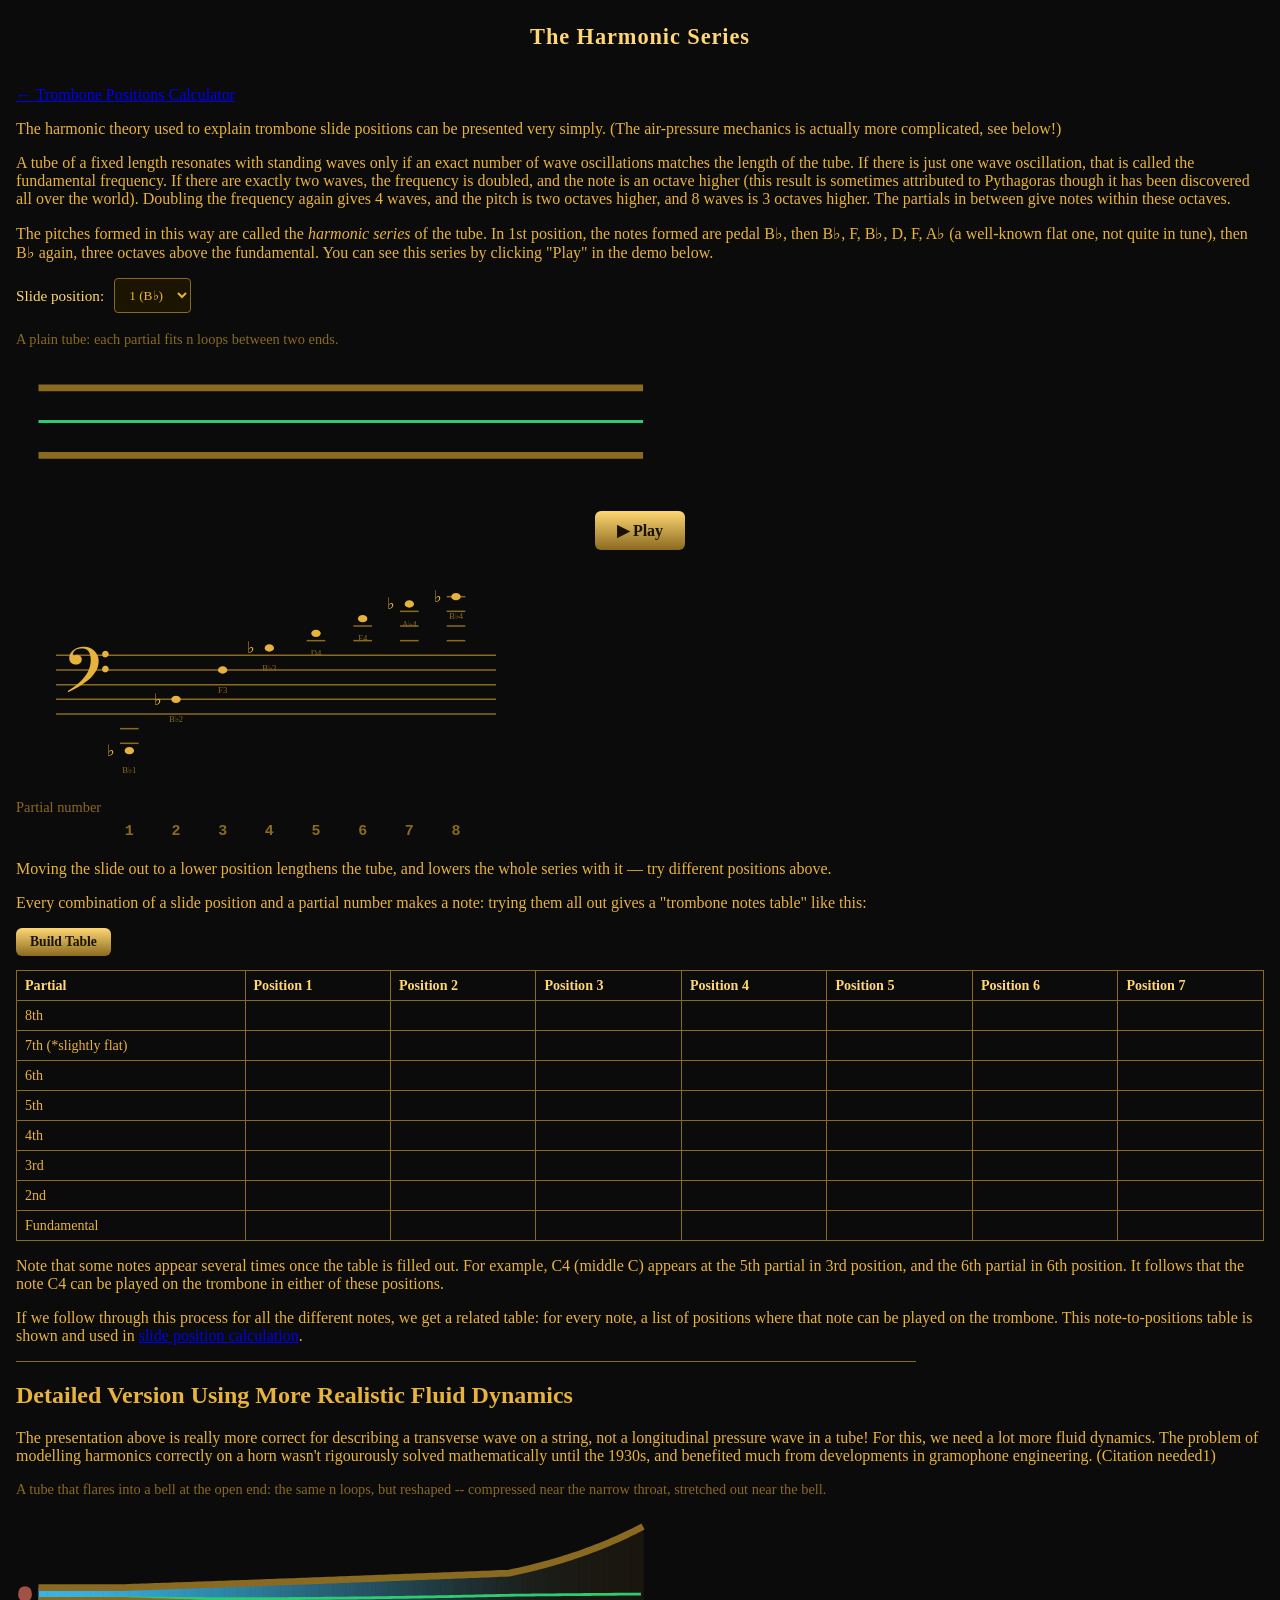
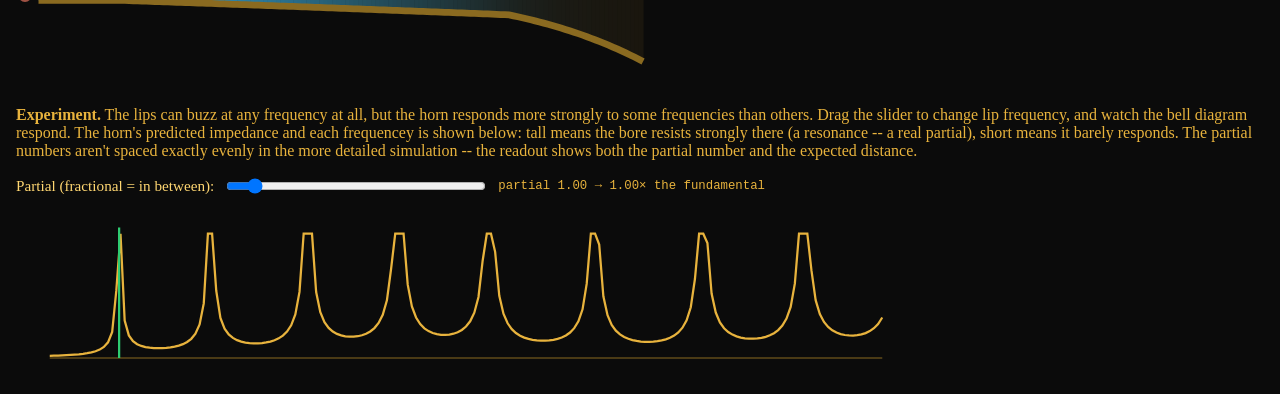
==== harmonic_theory.html @ fa427ecf "Add interactive notes table to harmonic series page, split slide-position theory into its own page -" ====
<!DOCTYPE html>
<html lang="en">
<head>
<meta charset="UTF-8">
<meta name="viewport" content="width=device-width, initial-scale=1">
<title>SlideGuide: The Harmonic Series</title>
<link rel="stylesheet" href="style.css">
</head>
<body>

<h1>The Harmonic Series</h1>

<div class="stage">
  <p><a href="index.html">&larr; Trombone Positions Calculator</a></p>

  <p>The harmonic theory used to explain trombone slide positions can be presented very simply.
  (The air-pressure mechanics is actually more complicated, see below!)

  <p>A tube of a fixed length resonates with standing waves 
    only if an exact number of wave oscillations matches the length of the tube.
    If there is just one wave oscillation, that is called the fundamental frequency.
    If there are exactly two waves, the frequency is doubled, and the note is an octave higher
    (this result is sometimes attributed to Pythagoras though it has been discovered all over the world).
    Doubling the frequency again gives 4 waves, and the pitch is two octaves higher, and 8 waves is 3 octaves higher.
    The partials in between give notes within these octaves.
  <p>
    The pitches formed in this way are called the <i>harmonic series</i> of the tube.
    In 1st position, the notes formed are pedal B&flat;, then B&flat;, F, B&flat;, D, F, A&flat; 
    (a well-known flat one, not quite in tune), then B&flat; again, three octaves above the fundamental. 
    You can see this series by clicking "Play" in the demo below.
  </p>

  <div class="position-entry">
    <label for="position-select">Slide position:</label>
    <select id="position-select">
      <option value="1">1 (B&flat;)</option>
      <option value="2">2 (A)</option>
      <option value="3">3 (A&flat;)</option>
      <option value="4">4 (G)</option>
      <option value="5">5 (G&flat;)</option>
      <option value="6">6 (F)</option>
      <option value="7">7 (E)</option>
    </select>
  </div>

  <p class="pipe-label">A plain tube: each partial fits n loops between two ends.</p>
  <div class="pipe-wrap" id="pipe"></div>
  <div class="playback-row">
    <button id="play-btn">&#9654; Play</button>
  </div>

  <div class="staff-scroll" id="staff-scroll">
    <svg id="staff-svg"></svg>
  </div>
  <p class="pipe-label">Partial number</p>
  <div id="partial-numbers"></div>

  <p>Moving the slide out to a lower position lengthens the tube, and lowers the whole series
  with it &mdash; try different positions above.</p>

  <p>Every combination of a slide position and a partial number makes a note:
    trying them all out gives a "trombone notes table" like this:</p>

  <div class="build-table-row">
    <button id="build-table-btn" class="small-btn">Build Table</button>
  </div>
  <div class="table-scroll">
    <table class="how-it-works-table" id="notes-table"></table>
  </div>

  <p>Note that some notes appear several times once the table is filled out.
    For example, C4 (middle C) appears at the 5th partial in 3rd position, 
    and the 6th partial in 6th position.
    It follows that the note C4 can be played on the trombone in either of these positions.
  </p>

  <p>
    If we follow through this process for all the different notes,
    we get a related table: for every note, a list of positions where that note
    can be played on the trombone.
    This note-to-positions table is shown and used in
    <a href="slide_theory.html">slide position calculation</a>.
  </p>

  <hr class="section-divider">

  <h2>Detailed Version Using More Realistic Fluid Dynamics</h2>

  <p>The presentation above is really more correct for describing a transverse wave on a string,
    not a longitudinal pressure wave in a tube! For this, we need a lot more fluid dynamics.
    The problem of modelling harmonics correctly on a horn wasn't rigourously solved mathematically 
    until the 1930s, and benefited much from developments in gramophone engineering. (Citation needed1)

  <p class="pipe-label">A tube that flares into a bell at the open end: the same n loops, but
  reshaped -- compressed near the narrow throat, stretched out near the bell.</p>
  <div class="pipe-wrap" id="pipe-bell"></div>


  <p><strong>Experiment.</strong> 
  The lips can buzz at any frequency at all, but the horn responds more 
  strongly to some frequencies than others. Drag the
  slider to change lip frequency, and watch the bell
  diagram respond. The horn's predicted impedance and each frequencey is shown below: tall means the bore
  resists strongly there (a resonance -- a real partial), short means it barely responds. The
  partial numbers aren't spaced exactly evenly in the more detailed simulation -- 
  the readout shows both the partial number and the expected distance.</p>

  <div class="freq-entry">
    <label for="freq-slider">Partial (fractional = in between):</label>
    <input type="range" id="freq-slider" min="30" max="870" value="100" step="1">
    <span id="freq-value">partial 1.00 &rarr; 1.00&times; the fundamental</span>
  </div>

  <div class="impedance-wrap">
    <svg id="impedance-svg" class="impedance-svg"></svg>
  </div>
</div>



<script src="music-theory.js"></script>
<script src="trombone-positions.js"></script>
<script src="staff-view.js"></script>
<script src="pipe.js"></script>
<script src="horn-equation.js"></script>
<script src="pipe-bell.js"></script>
<script src="theory.js"></script>
</body>
</html>
---- style.css ----
:root {
    --brass: #e8b33d;
    --brass-bright: #ffd772;
    --brass-dim: #8a6a20;
    --bg: #0b0b0b;
  }
  html, body {
    margin: 0;
    padding: 0;
    width: 100%;
    background: var(--bg);
    color: var(--brass);
    font-family: Georgia, 'Times New Roman', serif;
    display: flex;
    flex-direction: column;
    align-items: center;
    min-height: 100vh;
    min-width: 0;
    /* Guaranteed backstop: whatever else is or isn't shrinking properly
       further down, the page itself can never scroll or shift sideways. */
    overflow-x: hidden;
  }
  h1 {
    color: var(--brass-bright);
    font-size: 1.4em;
    letter-spacing: 0.04em;
    margin: 24px 0 20px;
    text-align: center;
  }
  .stage {
    width: 100%;
    max-width: 1500px;
    min-width: 0;
    padding: 0 16px;
    box-sizing: border-box;
  }
  svg text {
    font-family: Georgia, 'Times New Roman', serif;
  }
  .toolbar {
    margin: 6px 0 18px;
    display: flex;
    gap: 12px;
    align-items: center;
    justify-content: center;
    flex-wrap: wrap;
  }
  .toolbar .divider {
    width: 1px;
    height: 24px;
    background: var(--brass-dim);
    margin: 0 4px;
  }
  .staff-scroll {
    width: 100%;
    overflow-x: auto;
    margin-bottom: 18px;
  }
  .panels {
    display: flex;
    flex-direction: column;
    gap: 6px;
    align-items: center;
    width: 100%;
  }
  .panel-details {
    width: 100%;
    max-width: 1400px;
    min-width: 0;
    margin-bottom: 6px;
  }
  .panel-details summary {
    cursor: pointer;
    padding: 6px 4px;
    list-style-position: outside;
  }
  .panel-details summary h2 {
    display: inline;
    color: var(--brass-dim);
    font-size: 1.1em;
    margin: 0;
  }
  .panel-details[open] summary h2 {
    color: var(--brass-bright);
  }
  .panel-details summary .panel-note {
    display: inline;
    margin-left: 10px;
    color: var(--brass-dim);
    font-size: 0.82em;
  }
  .panel-body {
    padding: 6px 4px 12px;
    overflow-x: auto;
  }
  .trombone-svg {
    width: 100%;
    min-width: 480px;
    height: auto;
    display: block;
  }
  .position-list {
    width: 100%;
    overflow: hidden;
    height: 24px;
    position: relative;
    margin-bottom: 0;
    /* .panel-body has 4px of left padding that the staff doesn't share
       -- cancel it so noteX lines up in both places against the same
       zero point. */
    margin-left: -4px;
  }
  .pipe-wrap {
    width: 100%;
    max-width: 900px;
    margin: 6px 0 22px;
  }
  .pipe-label {
    max-width: 900px;
    margin: 0 0 4px;
    font-size: 0.9em;
    color: var(--brass-dim);
  }
  .pipe-svg {
    display: block;
    width: 100%;
    height: auto;
  }
  .build-table-row {
    margin: 4px 0 14px;
  }
  .small-btn {
    padding: 6px 14px;
    font-size: 0.85em;
  }
  .section-divider {
    width: 100%;
    max-width: 900px;
    border: none;
    border-top: 1px solid var(--brass-dim);
    margin: 8px 0 20px;
  }
  .freq-entry {
    display: flex;
    align-items: center;
    gap: 10px;
    margin: 4px 0 18px;
    flex-wrap: wrap;
  }
  .freq-entry input[type="range"] {
    width: 260px;
  }
  .freq-entry span {
    font-family: monospace;
    color: var(--brass);
    min-width: 3.5em;
    font-size: 0.95em;
  }
  .impedance-wrap {
    width: 100%;
    max-width: 900px;
    margin: 6px 0 22px;
  }
  .impedance-svg {
    display: block;
    width: 100%;
    height: auto;
  }
  /* Same alignment idea as .position-list (a row of SVG-text labels
     sharing the staff's own noteX coordinates), but for a container
     that doesn't sit inside .panel-body -- so it needs none of that
     class's -4px compensation for padding it doesn't have. */
  .number-row {
    width: 100%;
    overflow: hidden;
    height: 24px;
    position: relative;
    margin-bottom: 0;
  }
  .position-list-svg {
    display: block;
  }
  .position-list-number {
    font-family: monospace;
    font-size: 15px;
    font-weight: bold;
    fill: var(--brass-dim);
  }
  .position-list-number.active {
    fill: #ff3b30;
    font-weight: bold;
  }
  button {
    background: linear-gradient(180deg, var(--brass-bright), var(--brass-dim));
    color: #1a1200;
    border: none;
    border-radius: 6px;
    padding: 10px 22px;
    font-size: 1em;
    font-weight: bold;
    cursor: pointer;
    font-family: inherit;
  }
  button:disabled {
    opacity: 0.5;
    cursor: default;
  }
  button:not(:disabled):hover {
    background: linear-gradient(180deg, #fff0c0, var(--brass));
  }
  select {
    background: #1a1400;
    color: var(--brass);
    border: 1px solid var(--brass-dim);
    border-radius: 4px;
    padding: 8px 10px;
    font-family: inherit;
  }
  .staff-note {
    fill: var(--brass);
    transition: fill 0.08s linear;
  }
  .staff-note.active {
    fill: #ff3b30;
  }
  .staff-label {
    fill: var(--brass-dim);
    transition: fill 0.08s linear;
  }
  .staff-label.active {
    fill: #ff3b30;
  }
  .expert-controls {
    display: flex;
    flex-direction: column;
    gap: 10px;
    padding: 4px 4px 18px;
    max-width: 900px;
  }
  .expert-controls label {
    display: grid;
    grid-template-columns: 220px 1fr 48px;
    align-items: center;
    gap: 10px;
  }
  .expert-label {
    text-align: right;
    font-size: 0.9em;
  }
  .expert-hint {
    display: block;
    color: var(--brass-dim);
    font-size: 0.82em;
  }
  .expert-value {
    font-family: monospace;
    text-align: right;
  }
  .how-it-works-body {
    max-width: 720px;
    margin: 0 auto;
    line-height: 1.5;
  }
  .how-it-works-body h3 {
    color: var(--brass-bright);
    font-size: 1em;
    margin: 18px 0 6px;
  }
  .how-it-works-body h3:first-child {
    margin-top: 4px;
  }
  .how-it-works-body p {
    margin: 0 0 10px;
    font-size: 0.92em;
  }
  .how-it-works-body ul {
    margin: 0 0 10px;
    padding-left: 1.2em;
    font-size: 0.92em;
  }
  .how-it-works-body li {
    margin-bottom: 6px;
  }
  .table-scroll {
    overflow-x: auto;
    margin: 4px 0 14px;
  }
  .how-it-works-table {
    width: 100%;
    border-collapse: collapse;
    font-size: 0.88em;
  }
  .how-it-works-table th, .how-it-works-table td {
    border: 1px solid var(--brass-dim);
    padding: 6px 8px;
    text-align: left;
    vertical-align: top;
  }
  .how-it-works-table th {
    color: var(--brass-bright);
    font-weight: bold;
  }
  .how-it-works-table code {
    color: var(--brass-bright);
    font-family: monospace;
    font-size: 0.95em;
  }
  .table-caption {
    margin: -8px 0 14px;
    color: var(--brass-dim);
    font-size: 0.8em;
    font-style: italic;
  }
  .input-row {
    width: 100%;
    max-width: 1400px;
    margin: 4px 0 20px;
    display: flex;
    gap: 28px;
    align-items: flex-start;
    flex-wrap: wrap;
  }
  .melody-entry {
    flex: 2 1 480px;
    min-width: 0;
    display: flex;
    flex-direction: column;
    gap: 6px;
  }
  .scale-entry {
    flex: 1 1 260px;
    min-width: 0;
    display: flex;
    flex-direction: column;
    gap: 10px;
  }
  .playback-row {
    width: 100%;
    max-width: 1400px;
    margin: 4px 0 20px;
    display: flex;
    align-items: center;
    justify-content: center;
    gap: 24px;
    flex-wrap: wrap;
  }
  .tempo-entry, .position-entry {
    display: flex;
    align-items: center;
    gap: 10px;
  }
  .position-entry {
    margin: 4px 0 18px;
  }
  .tempo-entry label, .position-entry label, .freq-entry label {
    color: var(--brass-bright);
    font-size: 0.95em;
    white-space: nowrap;
  }
  .tempo-entry input[type="range"] {
    width: 220px;
  }
  .melody-entry label, .scale-entry label {
    color: var(--brass-bright);
    font-size: 0.95em;
  }
  .input-label-row {
    display: flex;
    align-items: baseline;
    justify-content: flex-start;
    gap: 14px;
    flex-wrap: wrap;
  }
  .input-label-row a {
    color: var(--brass-dim);
    font-size: 0.85em;
  }
  .input-label-row a:hover {
    color: var(--brass-bright);
  }
  .melody-entry textarea {
    width: 100%;
    box-sizing: border-box;
    background: #1a1400;
    color: var(--brass);
    border: 1px solid var(--brass-dim);
    border-radius: 4px;
    padding: 8px 10px;
    font-family: monospace;
    font-size: 0.9em;
    resize: vertical;
  }
  .melody-controls, .scale-controls {
    display: flex;
    align-items: center;
    gap: 14px;
    flex-wrap: wrap;
  }
  .melody-error {
    color: #ff6b5a;
    font-size: 0.85em;
  }
  .credits {
    width: 100%;
    max-width: 900px;
    margin: 30px auto 20px;
    color: var(--brass-dim);
    font-size: 0.8em;
    text-align: center;
  }
  .credits a {
    color: var(--brass-dim);
    text-decoration: underline;
  }
  .credits a:hover {
    color: var(--brass-bright);
  }
  /* On a narrow phone, the staff and surrounding controls otherwise
     dominate the page while the trombone graphics -- the actual point
     of the widget -- shrink down small: pull the controls back so the
     trombones get more of the visual weight (the staff's own size is
     handled separately, in JS, since it's rendered as an SVG at a
     computed pixel size rather than styled via CSS). */
  @media (max-width: 600px) {
    h1 {
      font-size: 1.1em;
      margin: 16px 0 12px;
    }
    .melody-entry label, .scale-entry label, .input-label-row a {
      font-size: 0.82em;
    }
    .melody-entry textarea {
      font-size: 0.78em;
    }
    select, button {
      font-size: 0.85em;
      padding: 7px 14px;
    }
    .tempo-entry input[type="range"] {
      width: 140px;
    }
    .panel-details summary h2 {
      font-size: 0.95em;
    }
    .panel-details summary .panel-note {
      font-size: 0.75em;
    }
  }
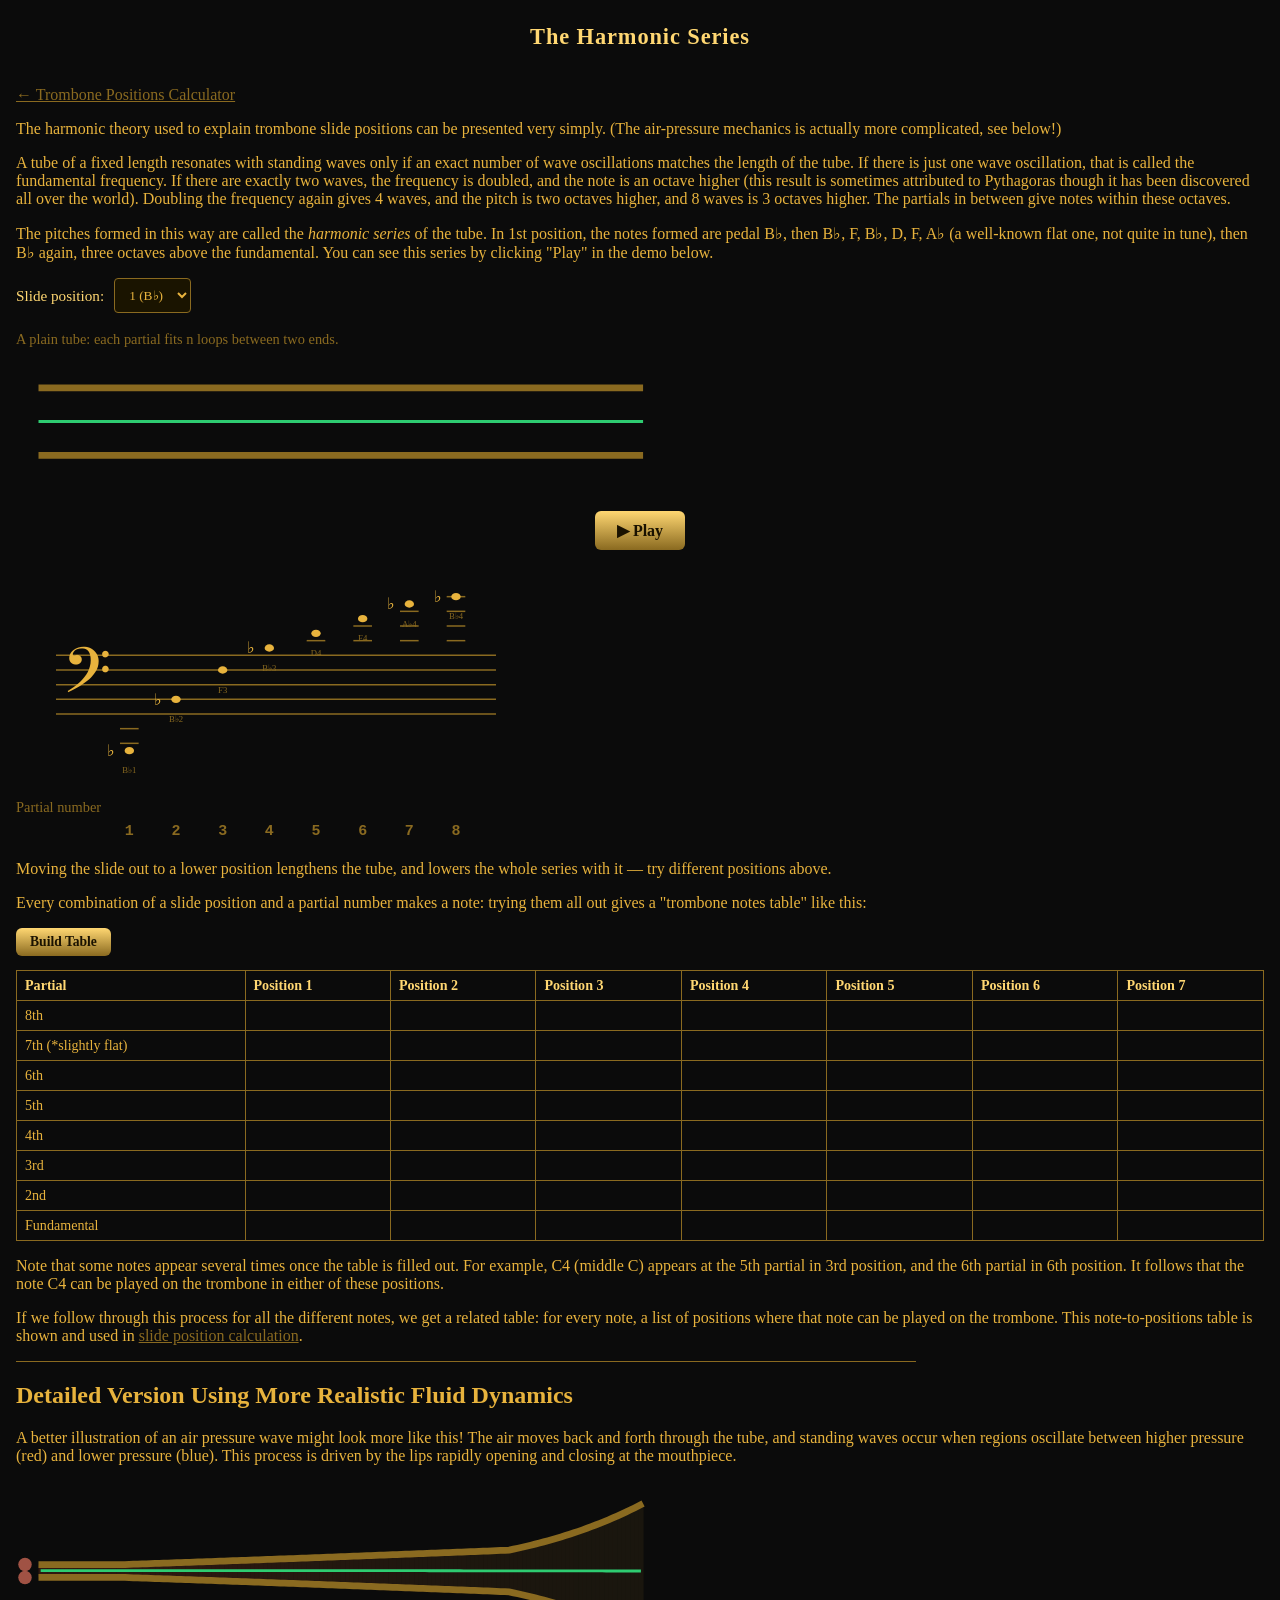
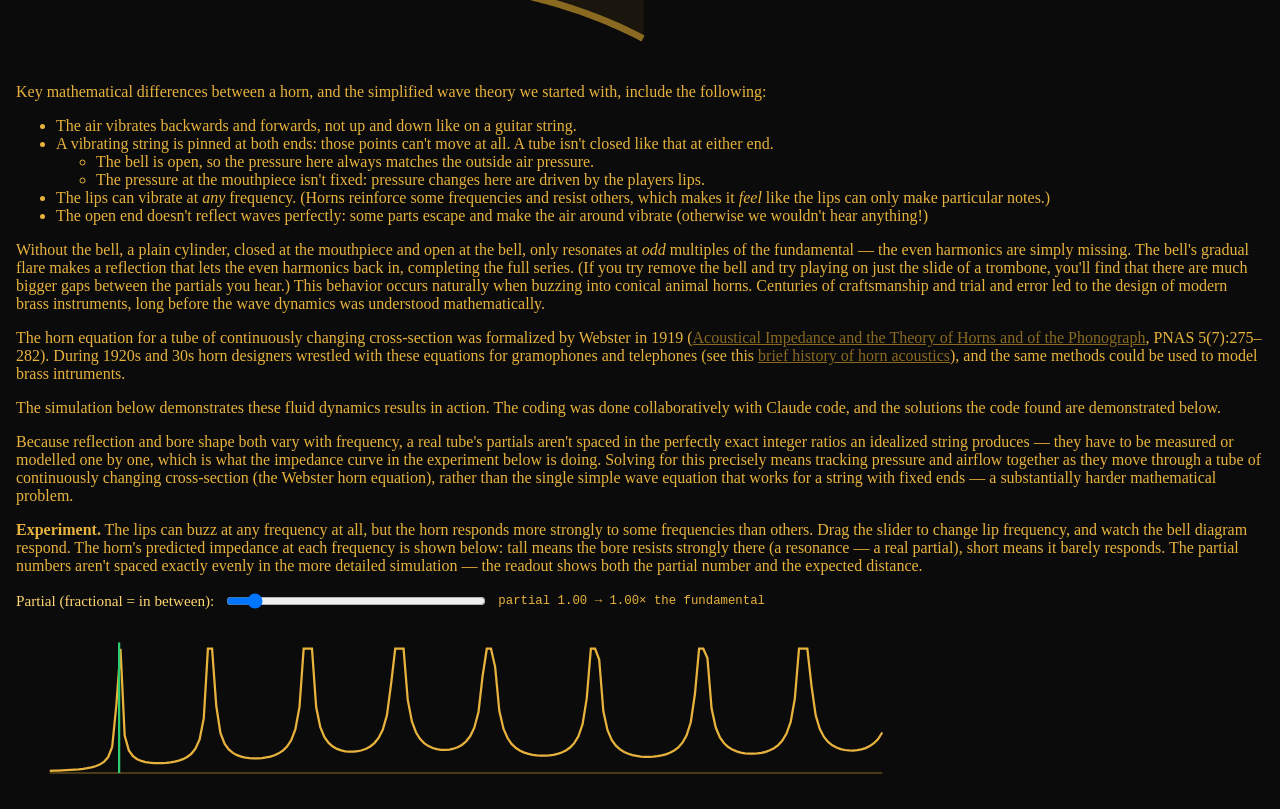
==== commit 99187179: "refactored horn description" ====
--- a/harmonic_theory.html
+++ b/harmonic_theory.html
@@ -86,23 +86,75 @@
 
   <h2>Detailed Version Using More Realistic Fluid Dynamics</h2>
 
-  <p>The presentation above is really more correct for describing a transverse wave on a string,
-    not a longitudinal pressure wave in a tube! For this, we need a lot more fluid dynamics.
-    The problem of modelling harmonics correctly on a horn wasn't rigourously solved mathematically 
-    until the 1930s, and benefited much from developments in gramophone engineering. (Citation needed1)
+  <p>
+    A better illustration of an air pressure wave might look more like this!
+    The air moves back and forth through the tube, and standing waves occur when
+    regions oscillate between higher pressure (red) and lower pressure (blue).
+    This process is driven by the lips rapidly opening and closing at the mouthpiece.
+  </p>
 
-  <p class="pipe-label">A tube that flares into a bell at the open end: the same n loops, but
-  reshaped -- compressed near the narrow throat, stretched out near the bell.</p>
   <div class="pipe-wrap" id="pipe-bell"></div>
 
+  <p>Key mathematical differences between a horn, and the simplified wave theory we started with, include the following:</p>
+
+  <ul>
+    <li>The air vibrates backwards and forwards, not up and down like on a guitar string.</li>
+    <li>A vibrating string is pinned at both ends: those points can't move at all. 
+      A tube isn't closed like that at either end. 
+      <ul>
+        <li>The bell is open, so the pressure here always matches the outside air pressure.</li>
+        <li>The pressure at the mouthpiece isn't fixed: pressure changes here are driven by the players lips.</li>
+      </ul>
+    </li>
+    <li>The lips can vibrate at <i>any</i> frequency.
+      (Horns reinforce some frequencies and resist others, which makes it <i>feel</i> 
+      like the lips can only make particular notes.)</li>
+    <li>The open end doesn't reflect waves perfectly: some parts escape and make the air around vibrate 
+      (otherwise we wouldn't hear anything!)</li>
+  </ul>
+
+  <p>
+    Without the bell, a plain cylinder, closed at the mouthpiece and open at the
+    bell, only resonates at <em>odd</em> multiples of the fundamental &mdash; the even harmonics
+    are simply missing. The bell's gradual flare makes a reflection that lets the even
+    harmonics back in, completing the full series.
+    (If you try remove the bell and try playing 
+    on just the slide of a trombone, you'll find that there are much bigger gaps between the partials you hear.)
+    This behavior occurs naturally when buzzing into conical animal horns.
+    Centuries of craftsmanship and trial and error led to the design of modern brass instruments,
+    long before the wave dynamics was understood mathematically.
+  </p>
+
+  <p>The horn equation for a tube of continuously changing cross-section was formalized by
+    Webster in 1919 (<a href="https://pmc.ncbi.nlm.nih.gov/articles/PMC1091593/" target="_blank"
+    rel="noopener">Acoustical Impedance and the Theory of Horns and of the Phonograph</a>, PNAS
+    5(7):275&ndash;282). During 1920s and 30s horn designers wrestled with these equations
+    for gramophones and telephones (see this
+    <a href="http://acousticsresearchcentre.no/a-brief-history-of-electroacoustics-pt-8-horns-early-development-en/"
+    target="_blank" rel="noopener">brief history of horn acoustics</a>),
+    and the same methods could be used to model brass intruments.
+  </p>
+
+  <p>The simulation below demonstrates these fluid dynamics results in action.
+    The coding was done collaboratively with Claude code, and the solutions the code found
+    are demonstrated below.
+
+  <p>  
+    Because reflection and bore shape both vary with frequency,
+    a real tube's partials aren't spaced in the perfectly exact integer ratios an idealized string
+    produces &mdash; they have to be measured or modelled one by one, which is what the impedance
+    curve in the experiment below is doing. Solving for this precisely means tracking
+    pressure and airflow together as they move through a tube of continuously changing
+    cross-section (the Webster horn equation), rather than the single simple wave equation that
+    works for a string with fixed ends &mdash; a substantially harder mathematical problem.</p>
 
   <p><strong>Experiment.</strong> 
   The lips can buzz at any frequency at all, but the horn responds more 
   strongly to some frequencies than others. Drag the
   slider to change lip frequency, and watch the bell
-  diagram respond. The horn's predicted impedance and each frequencey is shown below: tall means the bore
-  resists strongly there (a resonance -- a real partial), short means it barely responds. The
-  partial numbers aren't spaced exactly evenly in the more detailed simulation -- 
+  diagram respond. The horn's predicted impedance at each frequency is shown below: tall means the bore
+  resists strongly there (a resonance &mdash; a real partial), short means it barely responds. The
+  partial numbers aren't spaced exactly evenly in the more detailed simulation &mdash; 
   the readout shows both the partial number and the expected distance.</p>
 
   <div class="freq-entry">
--- a/style.css
+++ b/style.css
@@ -26,6 +26,13 @@
     letter-spacing: 0.04em;
     margin: 24px 0 20px;
     text-align: center;
+  }
+  a {
+    color: var(--brass-dim);
+    text-decoration: underline;
+  }
+  a:hover {
+    color: var(--brass-bright);
   }
   .stage {
     width: 100%;
@@ -285,6 +292,51 @@
     overflow-x: auto;
     margin: 4px 0 14px;
   }
+  .note-list-scroll {
+    width: fit-content;
+    max-width: 100%;
+    border: 1px solid var(--brass-dim);
+    border-radius: 4px;
+    margin: 4px 0 14px;
+  }
+  .note-table {
+    width: auto;
+    border-collapse: collapse;
+  }
+  .note-table th, .note-table td {
+    border: 1px solid var(--brass-dim);
+    padding: 3px 10px;
+    text-align: left;
+  }
+  .note-table th {
+    background: var(--bg);
+    color: var(--brass-bright);
+    font-weight: bold;
+    font-size: 0.88em;
+  }
+  .note-thumb-cell {
+    padding: 0 4px;
+  }
+  .note-thumb-svg {
+    display: block;
+  }
+  .note-name-cell {
+    font-weight: bold;
+    color: var(--brass-bright);
+    font-size: 1em;
+    white-space: nowrap;
+  }
+  .note-positions-cell {
+    font-family: monospace;
+    font-weight: bold;
+    color: var(--brass-bright);
+    font-size: 1.15em;
+    white-space: nowrap;
+  }
+  .note-positions-ellipsis {
+    font-weight: normal;
+    color: var(--brass-dim);
+  }
   .how-it-works-table {
     width: 100%;
     border-collapse: collapse;
@@ -372,11 +424,7 @@
     flex-wrap: wrap;
   }
   .input-label-row a {
-    color: var(--brass-dim);
     font-size: 0.85em;
-  }
-  .input-label-row a:hover {
-    color: var(--brass-bright);
   }
   .melody-entry textarea {
     width: 100%;
@@ -407,13 +455,6 @@
     color: var(--brass-dim);
     font-size: 0.8em;
     text-align: center;
-  }
-  .credits a {
-    color: var(--brass-dim);
-    text-decoration: underline;
-  }
-  .credits a:hover {
-    color: var(--brass-bright);
   }
   /* On a narrow phone, the staff and surrounding controls otherwise
      dominate the page while the trombone graphics -- the actual point
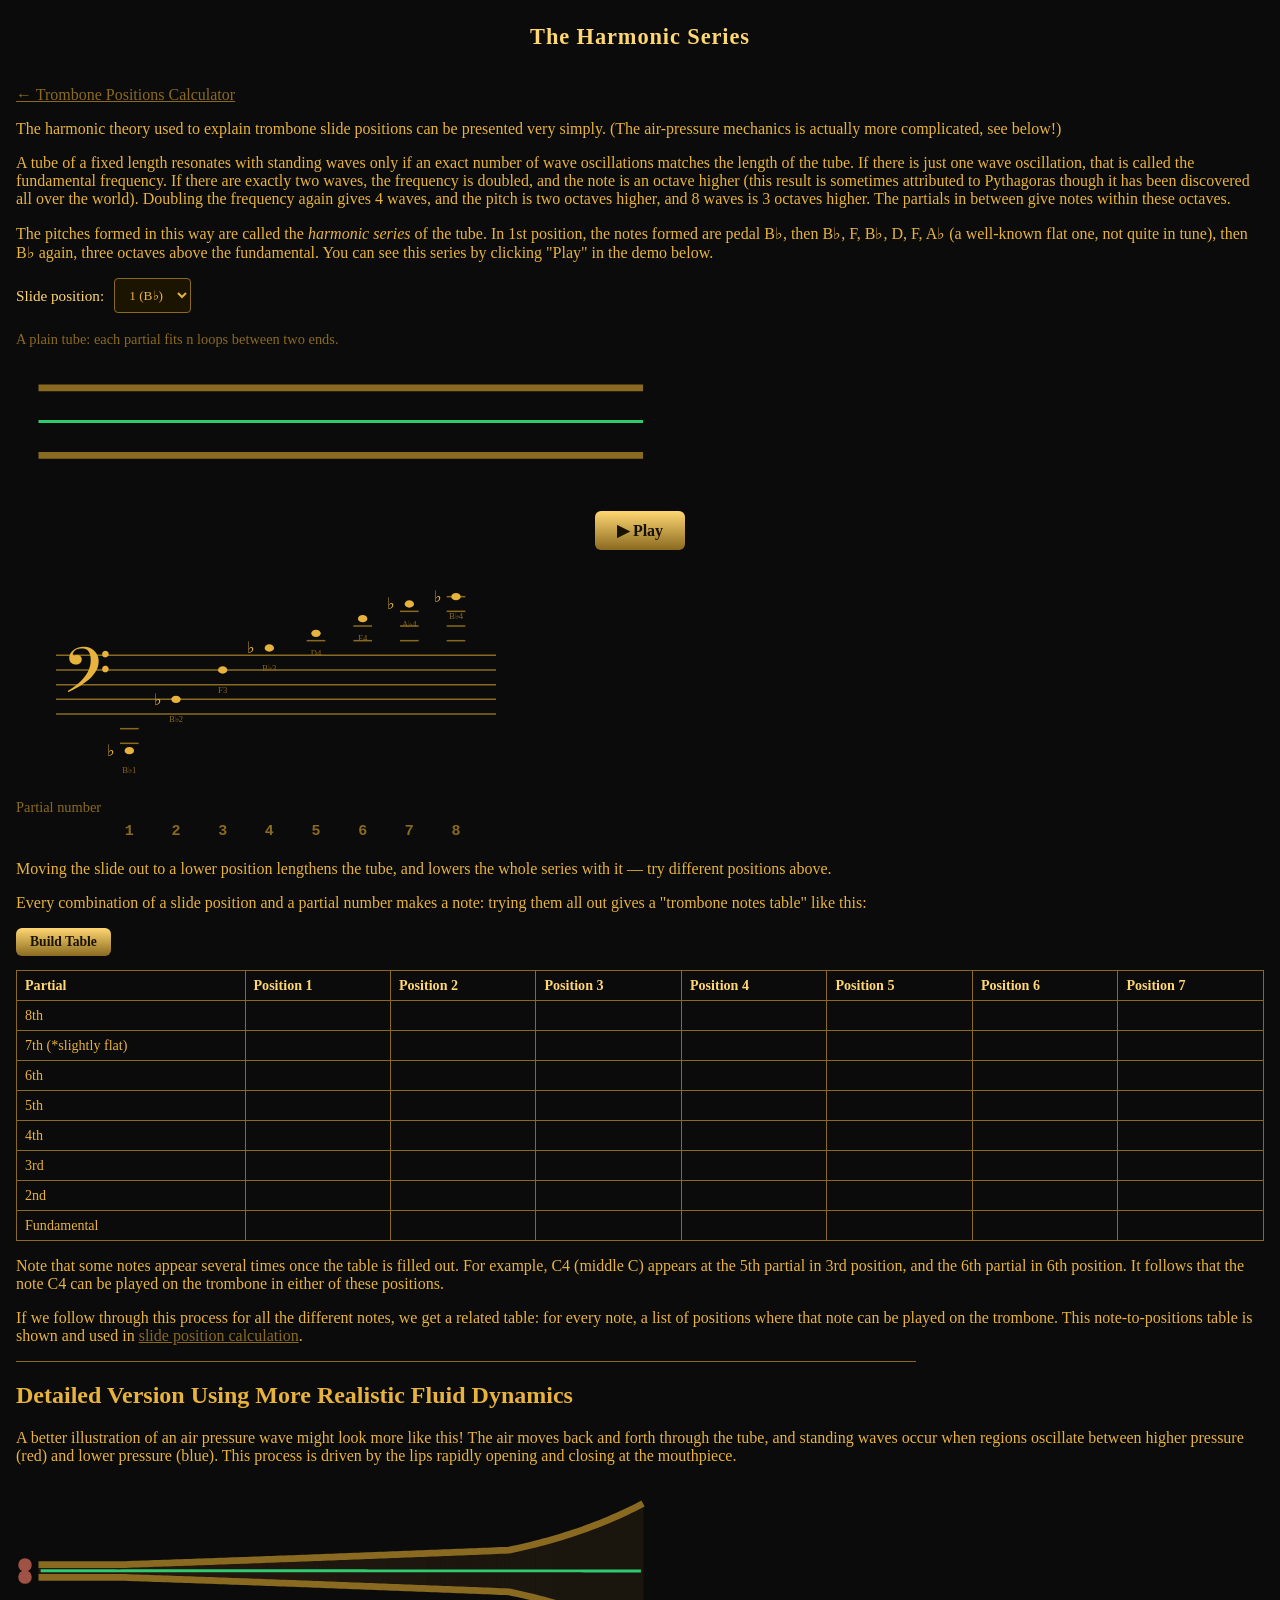
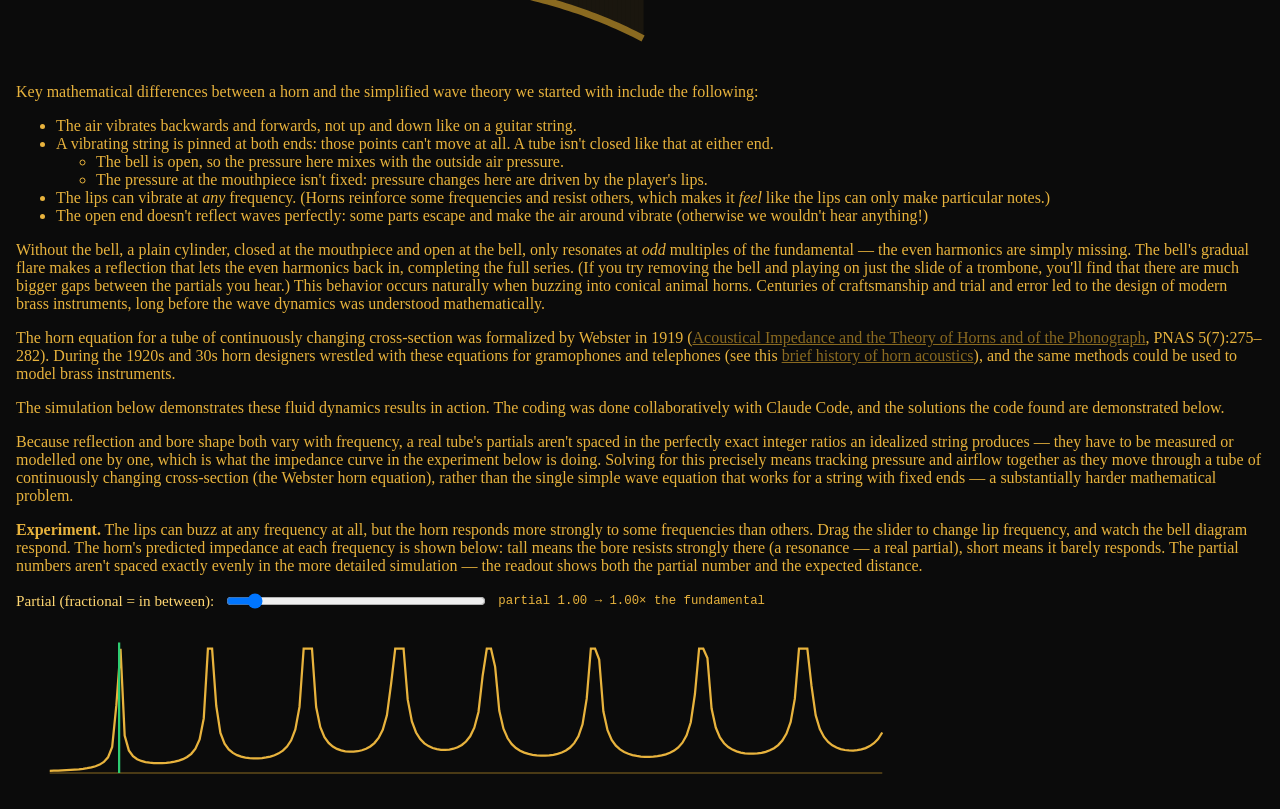
==== commit ff0ce1b7: "typos" ====
--- a/harmonic_theory.html
+++ b/harmonic_theory.html
@@ -95,15 +95,15 @@
 
   <div class="pipe-wrap" id="pipe-bell"></div>
 
-  <p>Key mathematical differences between a horn, and the simplified wave theory we started with, include the following:</p>
+  <p>Key mathematical differences between a horn and the simplified wave theory we started with include the following:</p>
 
   <ul>
     <li>The air vibrates backwards and forwards, not up and down like on a guitar string.</li>
     <li>A vibrating string is pinned at both ends: those points can't move at all. 
       A tube isn't closed like that at either end. 
       <ul>
-        <li>The bell is open, so the pressure here always matches the outside air pressure.</li>
-        <li>The pressure at the mouthpiece isn't fixed: pressure changes here are driven by the players lips.</li>
+        <li>The bell is open, so the pressure here mixes with the outside air pressure.</li>
+        <li>The pressure at the mouthpiece isn't fixed: pressure changes here are driven by the player's lips.</li>
       </ul>
     </li>
     <li>The lips can vibrate at <i>any</i> frequency.
@@ -118,7 +118,7 @@
     bell, only resonates at <em>odd</em> multiples of the fundamental &mdash; the even harmonics
     are simply missing. The bell's gradual flare makes a reflection that lets the even
     harmonics back in, completing the full series.
-    (If you try remove the bell and try playing 
+    (If you try removing the bell and playing
     on just the slide of a trombone, you'll find that there are much bigger gaps between the partials you hear.)
     This behavior occurs naturally when buzzing into conical animal horns.
     Centuries of craftsmanship and trial and error led to the design of modern brass instruments,
@@ -128,15 +128,15 @@
   <p>The horn equation for a tube of continuously changing cross-section was formalized by
     Webster in 1919 (<a href="https://pmc.ncbi.nlm.nih.gov/articles/PMC1091593/" target="_blank"
     rel="noopener">Acoustical Impedance and the Theory of Horns and of the Phonograph</a>, PNAS
-    5(7):275&ndash;282). During 1920s and 30s horn designers wrestled with these equations
+    5(7):275&ndash;282). During the 1920s and 30s horn designers wrestled with these equations
     for gramophones and telephones (see this
     <a href="http://acousticsresearchcentre.no/a-brief-history-of-electroacoustics-pt-8-horns-early-development-en/"
     target="_blank" rel="noopener">brief history of horn acoustics</a>),
-    and the same methods could be used to model brass intruments.
+    and the same methods could be used to model brass instruments.
   </p>
 
   <p>The simulation below demonstrates these fluid dynamics results in action.
-    The coding was done collaboratively with Claude code, and the solutions the code found
+    The coding was done collaboratively with Claude Code, and the solutions the code found
     are demonstrated below.
 
   <p>  
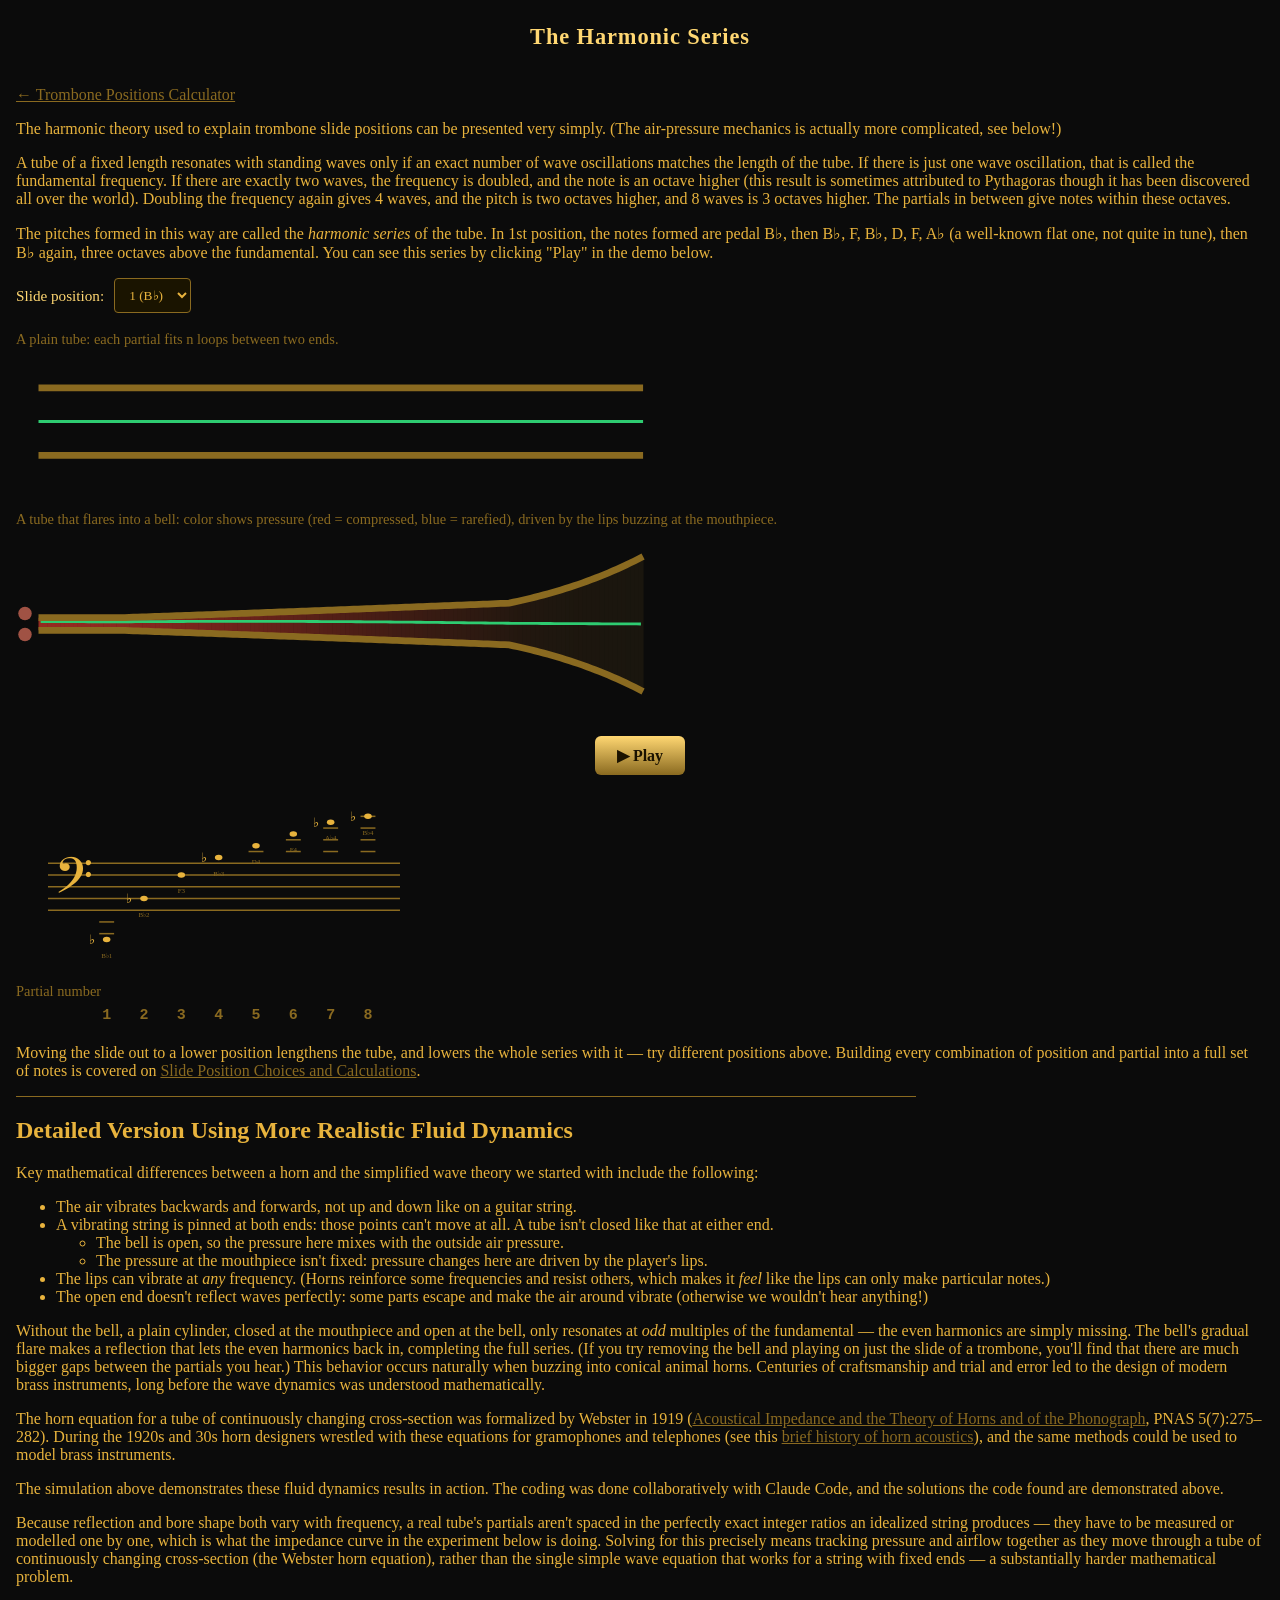
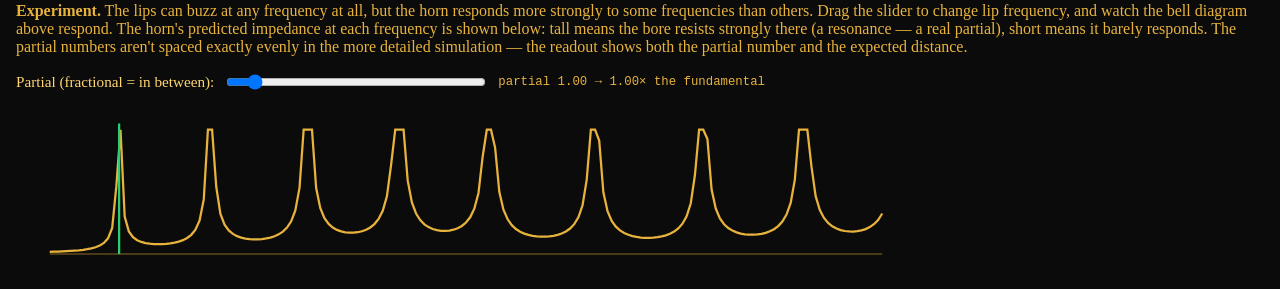
==== commit 5714b498: "Refactor: lead with the horn picture, move Build Table to slide theory page harmonic_theory.html now" ====
--- a/harmonic_theory.html
+++ b/harmonic_theory.html
@@ -16,7 +16,7 @@
   <p>The harmonic theory used to explain trombone slide positions can be presented very simply.
   (The air-pressure mechanics is actually more complicated, see below!)
 
-  <p>A tube of a fixed length resonates with standing waves 
+  <p>A tube of a fixed length resonates with standing waves
     only if an exact number of wave oscillations matches the length of the tube.
     If there is just one wave oscillation, that is called the fundamental frequency.
     If there are exactly two waves, the frequency is doubled, and the note is an octave higher
@@ -25,8 +25,8 @@
     The partials in between give notes within these octaves.
   <p>
     The pitches formed in this way are called the <i>harmonic series</i> of the tube.
-    In 1st position, the notes formed are pedal B&flat;, then B&flat;, F, B&flat;, D, F, A&flat; 
-    (a well-known flat one, not quite in tune), then B&flat; again, three octaves above the fundamental. 
+    In 1st position, the notes formed are pedal B&flat;, then B&flat;, F, B&flat;, D, F, A&flat;
+    (a well-known flat one, not quite in tune), then B&flat; again, three octaves above the fundamental.
     You can see this series by clicking "Play" in the demo below.
   </p>
 
@@ -45,6 +45,11 @@
 
   <p class="pipe-label">A plain tube: each partial fits n loops between two ends.</p>
   <div class="pipe-wrap" id="pipe"></div>
+
+  <p class="pipe-label">A tube that flares into a bell: color shows pressure (red = compressed,
+  blue = rarefied), driven by the lips buzzing at the mouthpiece.</p>
+  <div class="pipe-wrap" id="pipe-bell"></div>
+
   <div class="playback-row">
     <button id="play-btn">&#9654; Play</button>
   </div>
@@ -56,60 +61,29 @@
   <div id="partial-numbers"></div>
 
   <p>Moving the slide out to a lower position lengthens the tube, and lowers the whole series
-  with it &mdash; try different positions above.</p>
-
-  <p>Every combination of a slide position and a partial number makes a note:
-    trying them all out gives a "trombone notes table" like this:</p>
-
-  <div class="build-table-row">
-    <button id="build-table-btn" class="small-btn">Build Table</button>
-  </div>
-  <div class="table-scroll">
-    <table class="how-it-works-table" id="notes-table"></table>
-  </div>
-
-  <p>Note that some notes appear several times once the table is filled out.
-    For example, C4 (middle C) appears at the 5th partial in 3rd position, 
-    and the 6th partial in 6th position.
-    It follows that the note C4 can be played on the trombone in either of these positions.
-  </p>
-
-  <p>
-    If we follow through this process for all the different notes,
-    we get a related table: for every note, a list of positions where that note
-    can be played on the trombone.
-    This note-to-positions table is shown and used in
-    <a href="slide_theory.html">slide position calculation</a>.
-  </p>
+  with it &mdash; try different positions above. Building every combination of position and
+  partial into a full set of notes is covered on
+  <a href="slide_theory.html">Slide Position Choices and Calculations</a>.</p>
 
   <hr class="section-divider">
 
   <h2>Detailed Version Using More Realistic Fluid Dynamics</h2>
 
-  <p>
-    A better illustration of an air pressure wave might look more like this!
-    The air moves back and forth through the tube, and standing waves occur when
-    regions oscillate between higher pressure (red) and lower pressure (blue).
-    This process is driven by the lips rapidly opening and closing at the mouthpiece.
-  </p>
-
-  <div class="pipe-wrap" id="pipe-bell"></div>
-
   <p>Key mathematical differences between a horn and the simplified wave theory we started with include the following:</p>
 
   <ul>
     <li>The air vibrates backwards and forwards, not up and down like on a guitar string.</li>
-    <li>A vibrating string is pinned at both ends: those points can't move at all. 
-      A tube isn't closed like that at either end. 
+    <li>A vibrating string is pinned at both ends: those points can't move at all.
+      A tube isn't closed like that at either end.
       <ul>
         <li>The bell is open, so the pressure here mixes with the outside air pressure.</li>
         <li>The pressure at the mouthpiece isn't fixed: pressure changes here are driven by the player's lips.</li>
       </ul>
     </li>
     <li>The lips can vibrate at <i>any</i> frequency.
-      (Horns reinforce some frequencies and resist others, which makes it <i>feel</i> 
+      (Horns reinforce some frequencies and resist others, which makes it <i>feel</i>
       like the lips can only make particular notes.)</li>
-    <li>The open end doesn't reflect waves perfectly: some parts escape and make the air around vibrate 
+    <li>The open end doesn't reflect waves perfectly: some parts escape and make the air around vibrate
       (otherwise we wouldn't hear anything!)</li>
   </ul>
 
@@ -135,11 +109,11 @@
     and the same methods could be used to model brass instruments.
   </p>
 
-  <p>The simulation below demonstrates these fluid dynamics results in action.
+  <p>The simulation above demonstrates these fluid dynamics results in action.
     The coding was done collaboratively with Claude Code, and the solutions the code found
-    are demonstrated below.
+    are demonstrated above.
 
-  <p>  
+  <p>
     Because reflection and bore shape both vary with frequency,
     a real tube's partials aren't spaced in the perfectly exact integer ratios an idealized string
     produces &mdash; they have to be measured or modelled one by one, which is what the impedance
@@ -148,13 +122,13 @@
     cross-section (the Webster horn equation), rather than the single simple wave equation that
     works for a string with fixed ends &mdash; a substantially harder mathematical problem.</p>
 
-  <p><strong>Experiment.</strong> 
-  The lips can buzz at any frequency at all, but the horn responds more 
+  <p><strong>Experiment.</strong>
+  The lips can buzz at any frequency at all, but the horn responds more
   strongly to some frequencies than others. Drag the
   slider to change lip frequency, and watch the bell
-  diagram respond. The horn's predicted impedance at each frequency is shown below: tall means the bore
+  diagram above respond. The horn's predicted impedance at each frequency is shown below: tall means the bore
   resists strongly there (a resonance &mdash; a real partial), short means it barely responds. The
-  partial numbers aren't spaced exactly evenly in the more detailed simulation &mdash; 
+  partial numbers aren't spaced exactly evenly in the more detailed simulation &mdash;
   the readout shows both the partial number and the expected distance.</p>
 
   <div class="freq-entry">
--- a/style.css
+++ b/style.css
@@ -139,6 +139,29 @@
   .small-btn {
     padding: 6px 14px;
     font-size: 0.85em;
+  }
+  .live-reminder-row {
+    display: flex;
+    align-items: center;
+    justify-content: center;
+    gap: 16px;
+    flex-wrap: wrap;
+    margin: 4px 0 14px;
+  }
+  .pipe-wrap-small {
+    width: 320px;
+    max-width: 100%;
+  }
+  .staff-thumb-small {
+    display: flex;
+    align-items: center;
+    justify-content: center;
+    /* Fixed regardless of which note is showing -- a pedal tone's
+       ledger lines make a much taller SVG than an in-staff note's, and
+       without a fixed frame that difference reflows the table below on
+       every note change. 128px covers this page's full range (E1 to
+       B♭4) at the live reminder's 1.8x scale, with a little headroom. */
+    height: 132px;
   }
   .section-divider {
     width: 100%;
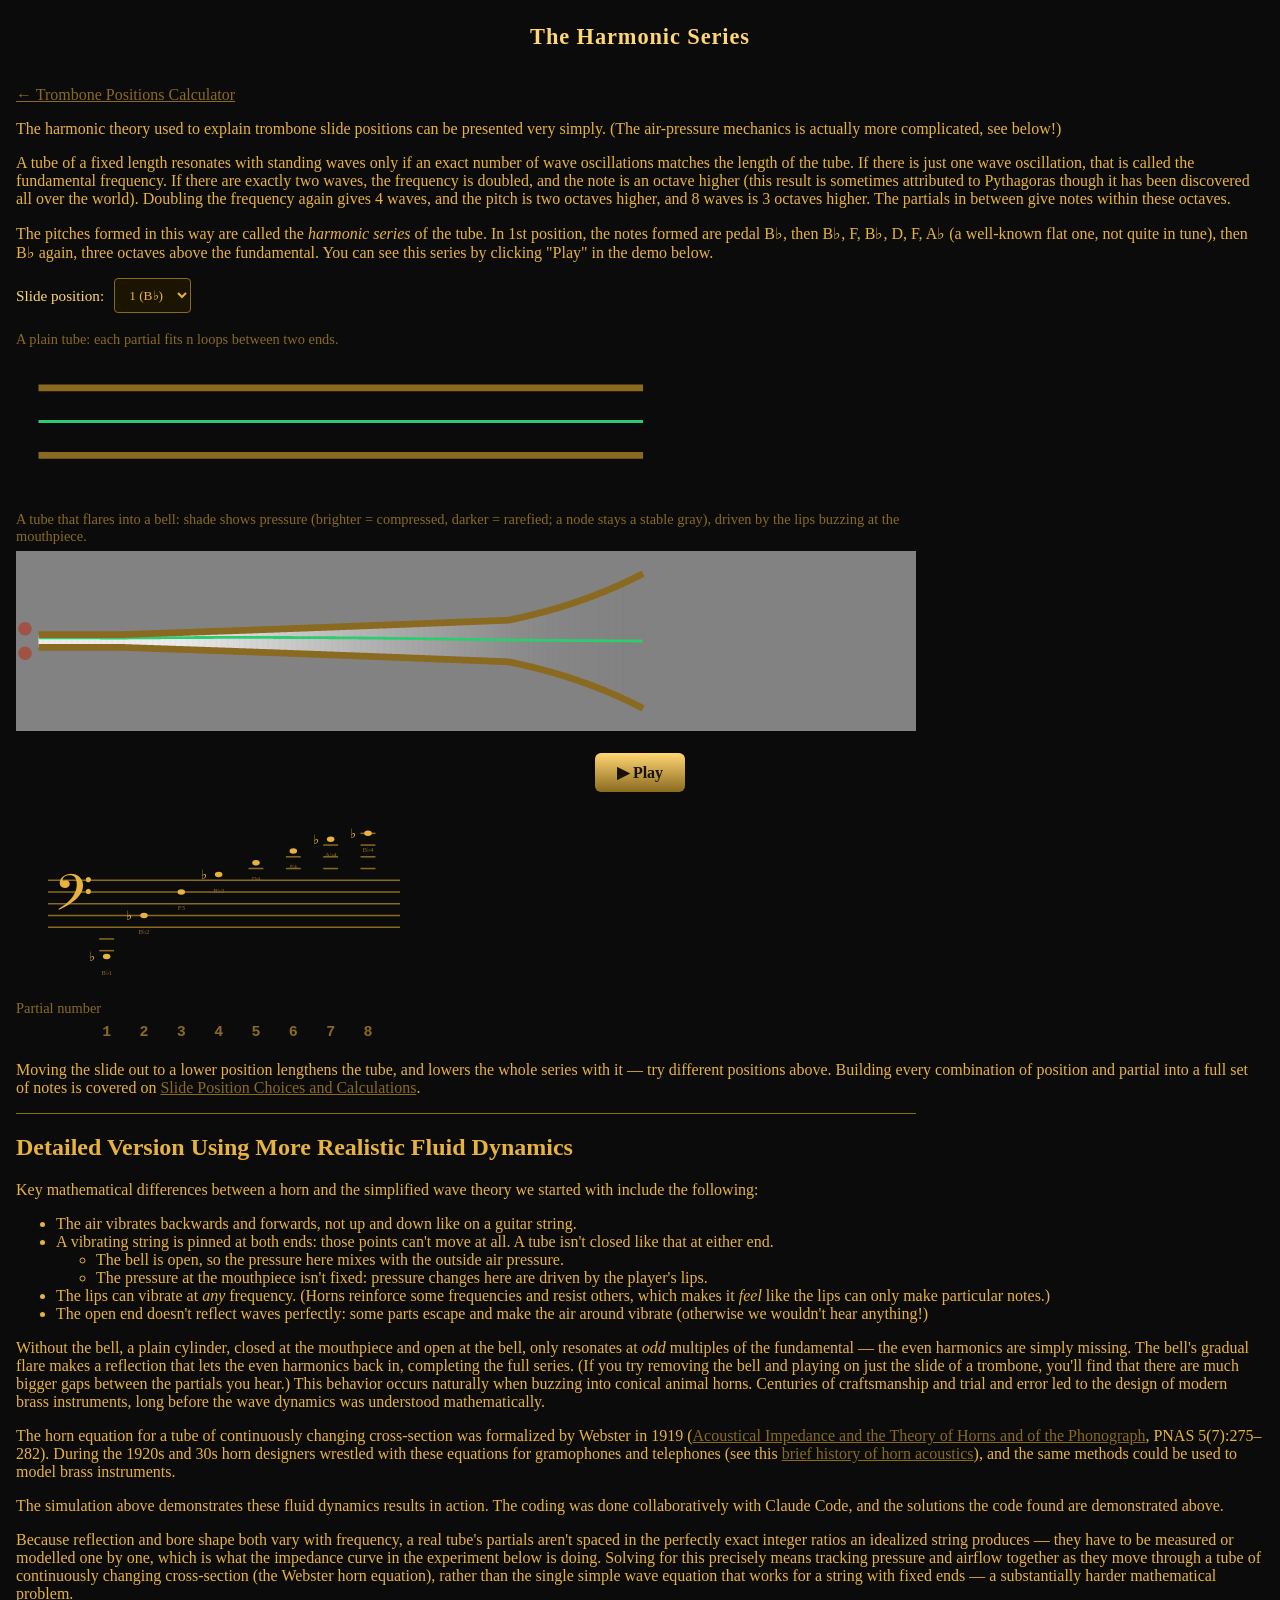
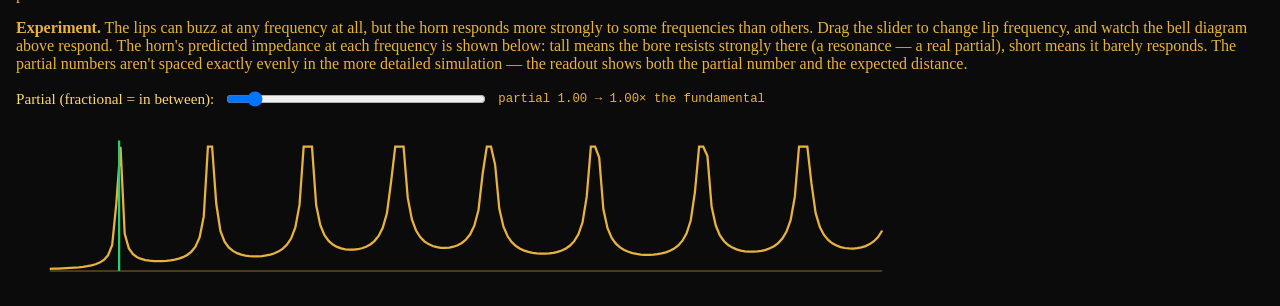
==== commit e7cc9e81: "Switch bell-pipe pressure rendering from hue to grayscale density Red/blue compression coding read a" ====
--- a/harmonic_theory.html
+++ b/harmonic_theory.html
@@ -46,8 +46,8 @@
   <p class="pipe-label">A plain tube: each partial fits n loops between two ends.</p>
   <div class="pipe-wrap" id="pipe"></div>
 
-  <p class="pipe-label">A tube that flares into a bell: color shows pressure (red = compressed,
-  blue = rarefied), driven by the lips buzzing at the mouthpiece.</p>
+  <p class="pipe-label">A tube that flares into a bell: shade shows pressure (brighter = compressed,
+  darker = rarefied; a node stays a stable gray), driven by the lips buzzing at the mouthpiece.</p>
   <div class="pipe-wrap" id="pipe-bell"></div>
 
   <div class="playback-row">
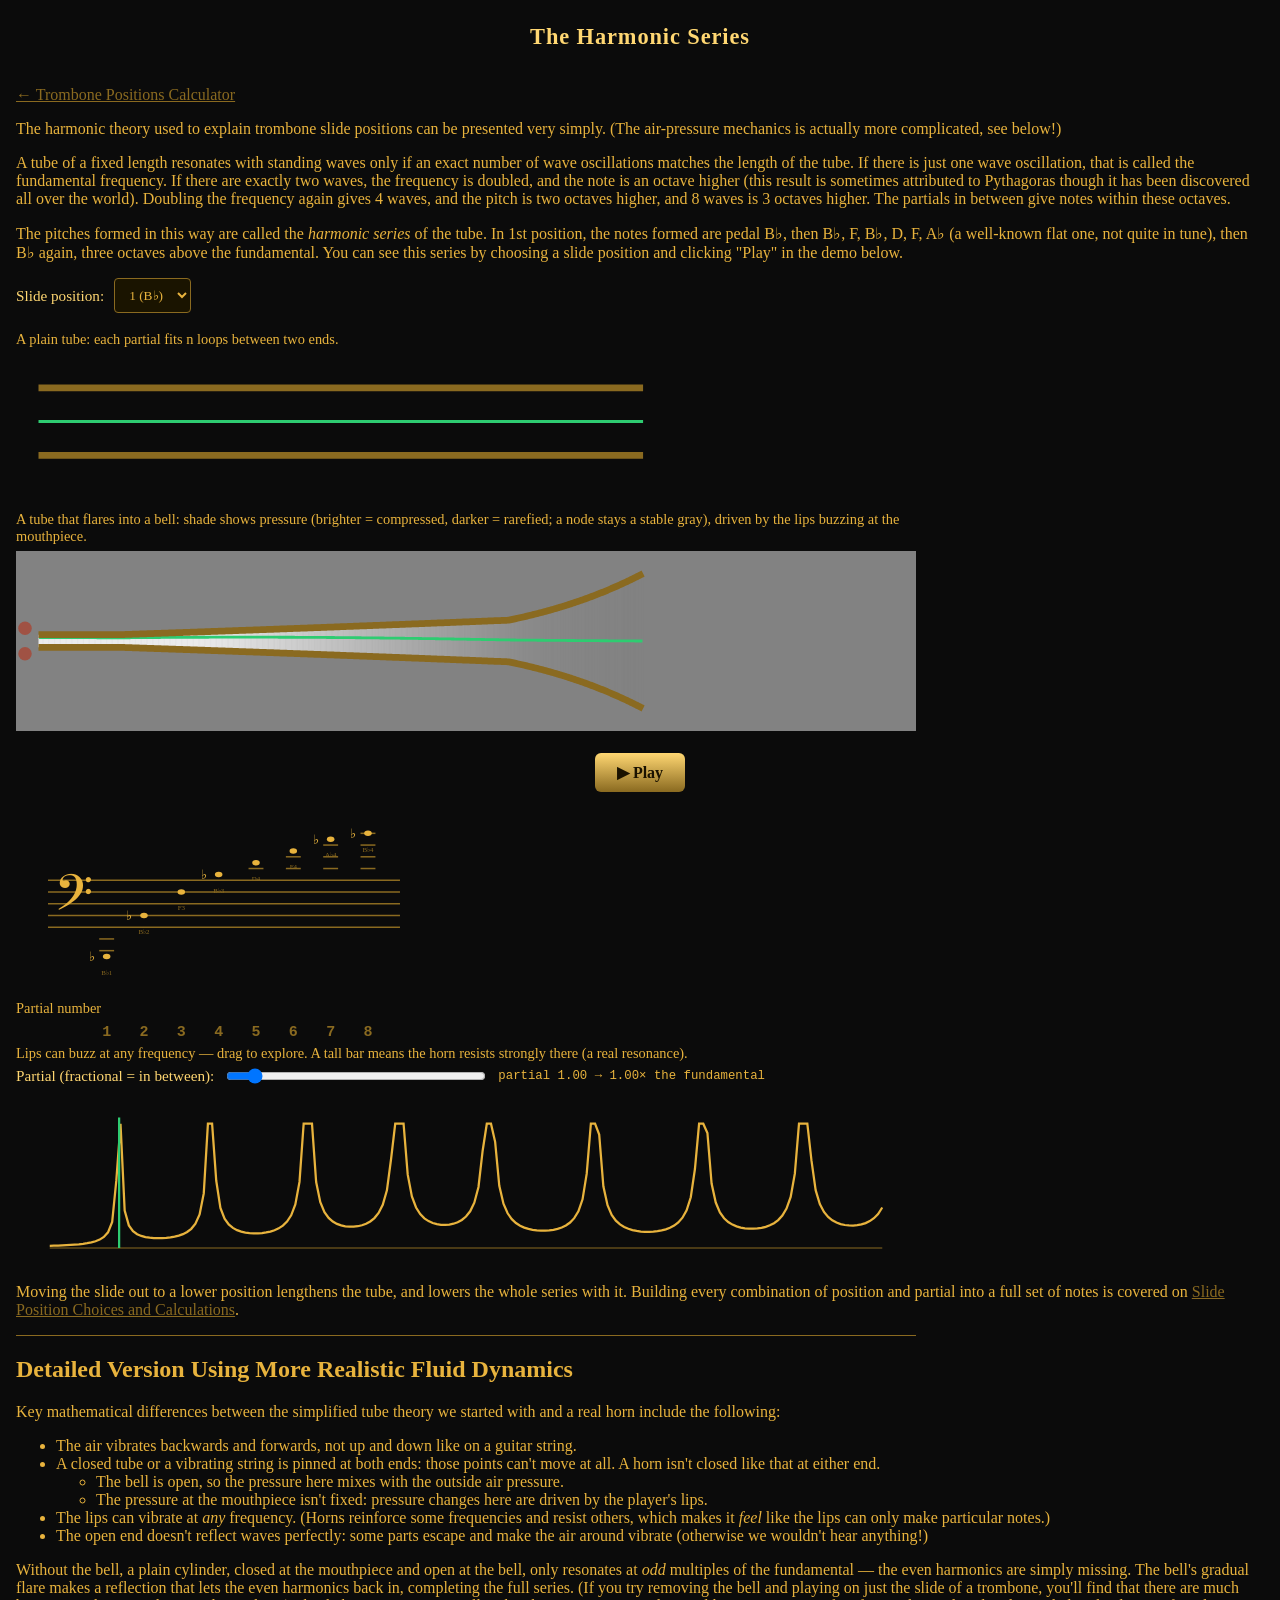
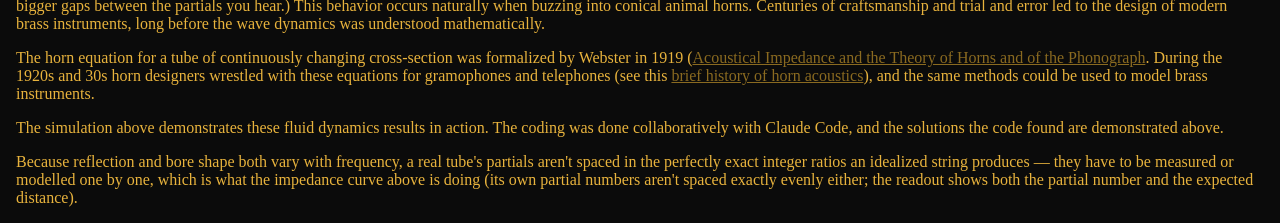
==== commit 7e10128f: "Move impedance experiment up below the staff; caption/text tightening The frequency slider and imped" ====
--- a/harmonic_theory.html
+++ b/harmonic_theory.html
@@ -27,7 +27,7 @@
     The pitches formed in this way are called the <i>harmonic series</i> of the tube.
     In 1st position, the notes formed are pedal B&flat;, then B&flat;, F, B&flat;, D, F, A&flat;
     (a well-known flat one, not quite in tune), then B&flat; again, three octaves above the fundamental.
-    You can see this series by clicking "Play" in the demo below.
+    You can see this series by choosing a slide position and clicking "Play" in the demo below.
   </p>
 
   <div class="position-entry">
@@ -60,21 +60,31 @@
   <p class="pipe-label">Partial number</p>
   <div id="partial-numbers"></div>
 
+  <p class="pipe-label">Lips can buzz at any frequency &mdash; drag to explore. A tall bar means
+  the horn resists strongly there (a real resonance).</p>
+  <div class="freq-entry">
+    <label for="freq-slider">Partial (fractional = in between):</label>
+    <input type="range" id="freq-slider" min="30" max="870" value="100" step="1">
+    <span id="freq-value">partial 1.00 &rarr; 1.00&times; the fundamental</span>
+  </div>
+  <div class="impedance-wrap">
+    <svg id="impedance-svg" class="impedance-svg"></svg>
+  </div>
+
   <p>Moving the slide out to a lower position lengthens the tube, and lowers the whole series
-  with it &mdash; try different positions above. Building every combination of position and
-  partial into a full set of notes is covered on
-  <a href="slide_theory.html">Slide Position Choices and Calculations</a>.</p>
+  with it. Building every combination of position and partial into a full set of notes is
+  covered on <a href="slide_theory.html">Slide Position Choices and Calculations</a>.</p>
 
   <hr class="section-divider">
 
   <h2>Detailed Version Using More Realistic Fluid Dynamics</h2>
 
-  <p>Key mathematical differences between a horn and the simplified wave theory we started with include the following:</p>
+  <p>Key mathematical differences between the simplified tube theory we started with and a real horn include the following:</p>
 
   <ul>
     <li>The air vibrates backwards and forwards, not up and down like on a guitar string.</li>
-    <li>A vibrating string is pinned at both ends: those points can't move at all.
-      A tube isn't closed like that at either end.
+    <li>A closed tube or a vibrating string is pinned at both ends: those points can't move at all.
+      A horn isn't closed like that at either end.
       <ul>
         <li>The bell is open, so the pressure here mixes with the outside air pressure.</li>
         <li>The pressure at the mouthpiece isn't fixed: pressure changes here are driven by the player's lips.</li>
@@ -101,8 +111,7 @@
 
   <p>The horn equation for a tube of continuously changing cross-section was formalized by
     Webster in 1919 (<a href="https://pmc.ncbi.nlm.nih.gov/articles/PMC1091593/" target="_blank"
-    rel="noopener">Acoustical Impedance and the Theory of Horns and of the Phonograph</a>, PNAS
-    5(7):275&ndash;282). During the 1920s and 30s horn designers wrestled with these equations
+    rel="noopener">Acoustical Impedance and the Theory of Horns and of the Phonograph</a>. During the 1920s and 30s horn designers wrestled with these equations
     for gramophones and telephones (see this
     <a href="http://acousticsresearchcentre.no/a-brief-history-of-electroacoustics-pt-8-horns-early-development-en/"
     target="_blank" rel="noopener">brief history of horn acoustics</a>),
@@ -117,29 +126,8 @@
     Because reflection and bore shape both vary with frequency,
     a real tube's partials aren't spaced in the perfectly exact integer ratios an idealized string
     produces &mdash; they have to be measured or modelled one by one, which is what the impedance
-    curve in the experiment below is doing. Solving for this precisely means tracking
-    pressure and airflow together as they move through a tube of continuously changing
-    cross-section (the Webster horn equation), rather than the single simple wave equation that
-    works for a string with fixed ends &mdash; a substantially harder mathematical problem.</p>
-
-  <p><strong>Experiment.</strong>
-  The lips can buzz at any frequency at all, but the horn responds more
-  strongly to some frequencies than others. Drag the
-  slider to change lip frequency, and watch the bell
-  diagram above respond. The horn's predicted impedance at each frequency is shown below: tall means the bore
-  resists strongly there (a resonance &mdash; a real partial), short means it barely responds. The
-  partial numbers aren't spaced exactly evenly in the more detailed simulation &mdash;
-  the readout shows both the partial number and the expected distance.</p>
-
-  <div class="freq-entry">
-    <label for="freq-slider">Partial (fractional = in between):</label>
-    <input type="range" id="freq-slider" min="30" max="870" value="100" step="1">
-    <span id="freq-value">partial 1.00 &rarr; 1.00&times; the fundamental</span>
-  </div>
-
-  <div class="impedance-wrap">
-    <svg id="impedance-svg" class="impedance-svg"></svg>
-  </div>
+    curve above is doing (its own partial numbers aren't spaced exactly evenly either; the readout
+    shows both the partial number and the expected distance).</p>
 </div>
 
 
--- a/style.css
+++ b/style.css
@@ -126,7 +126,7 @@
     max-width: 900px;
     margin: 0 0 4px;
     font-size: 0.9em;
-    color: var(--brass-dim);
+    color: var(--brass);
   }
   .pipe-svg {
     display: block;
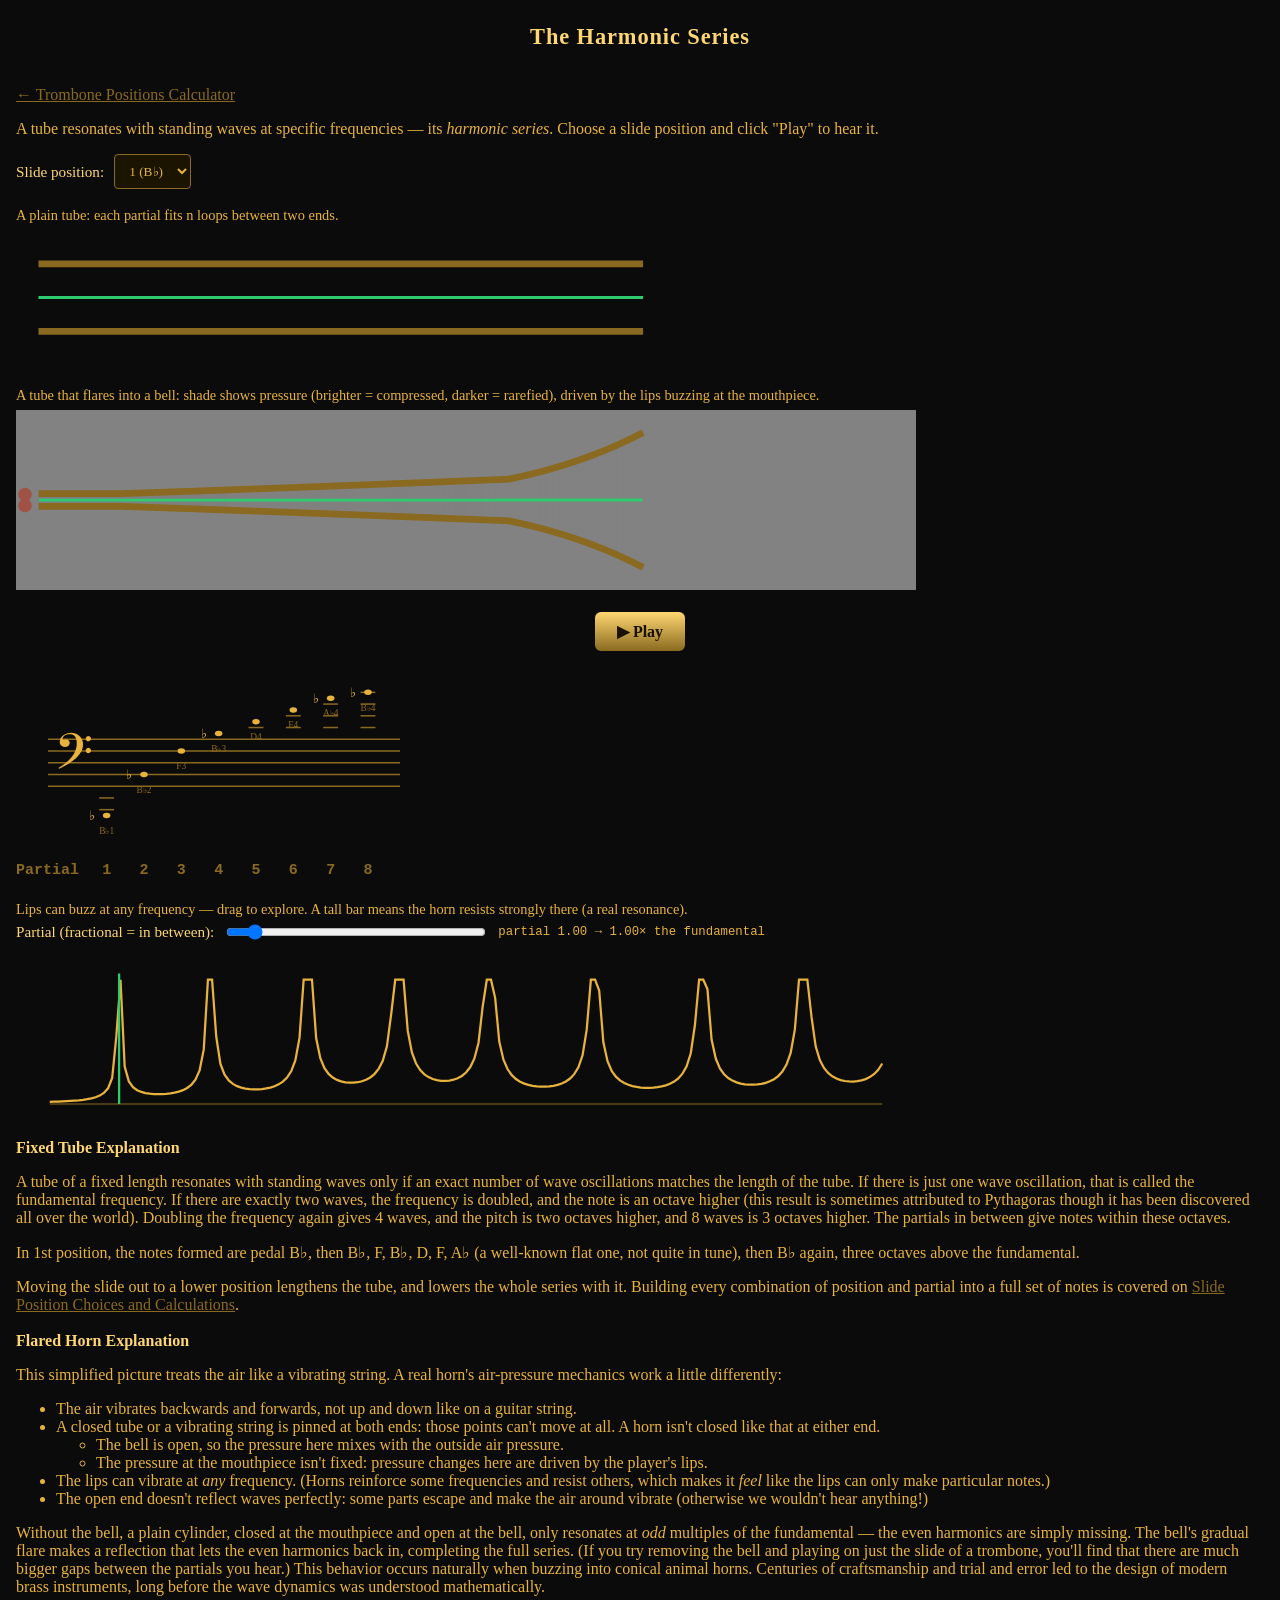
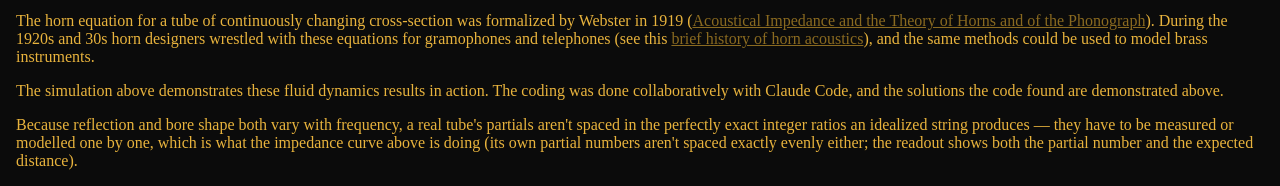
==== commit 772b0d29: "Pictures to top" ====
--- a/harmonic_theory.html
+++ b/harmonic_theory.html
@@ -13,22 +13,8 @@
 <div class="stage">
   <p><a href="index.html">&larr; Trombone Positions Calculator</a></p>
 
-  <p>The harmonic theory used to explain trombone slide positions can be presented very simply.
-  (The air-pressure mechanics is actually more complicated, see below!)
-
-  <p>A tube of a fixed length resonates with standing waves
-    only if an exact number of wave oscillations matches the length of the tube.
-    If there is just one wave oscillation, that is called the fundamental frequency.
-    If there are exactly two waves, the frequency is doubled, and the note is an octave higher
-    (this result is sometimes attributed to Pythagoras though it has been discovered all over the world).
-    Doubling the frequency again gives 4 waves, and the pitch is two octaves higher, and 8 waves is 3 octaves higher.
-    The partials in between give notes within these octaves.
-  <p>
-    The pitches formed in this way are called the <i>harmonic series</i> of the tube.
-    In 1st position, the notes formed are pedal B&flat;, then B&flat;, F, B&flat;, D, F, A&flat;
-    (a well-known flat one, not quite in tune), then B&flat; again, three octaves above the fundamental.
-    You can see this series by choosing a slide position and clicking "Play" in the demo below.
-  </p>
+  <p>A tube resonates with standing waves at specific frequencies &mdash; its
+  <i>harmonic series</i>. Choose a slide position and click "Play" to hear it.</p>
 
   <div class="position-entry">
     <label for="position-select">Slide position:</label>
@@ -47,7 +33,7 @@
   <div class="pipe-wrap" id="pipe"></div>
 
   <p class="pipe-label">A tube that flares into a bell: shade shows pressure (brighter = compressed,
-  darker = rarefied; a node stays a stable gray), driven by the lips buzzing at the mouthpiece.</p>
+  darker = rarefied), driven by the lips buzzing at the mouthpiece.</p>
   <div class="pipe-wrap" id="pipe-bell"></div>
 
   <div class="playback-row">
@@ -57,7 +43,6 @@
   <div class="staff-scroll" id="staff-scroll">
     <svg id="staff-svg"></svg>
   </div>
-  <p class="pipe-label">Partial number</p>
   <div id="partial-numbers"></div>
 
   <p class="pipe-label">Lips can buzz at any frequency &mdash; drag to explore. A tall bar means
@@ -71,15 +56,27 @@
     <svg id="impedance-svg" class="impedance-svg"></svg>
   </div>
 
+  <h3>Fixed Tube Explanation</h3>
+
+  <p>A tube of a fixed length resonates with standing waves
+    only if an exact number of wave oscillations matches the length of the tube.
+    If there is just one wave oscillation, that is called the fundamental frequency.
+    If there are exactly two waves, the frequency is doubled, and the note is an octave higher
+    (this result is sometimes attributed to Pythagoras though it has been discovered all over the world).
+    Doubling the frequency again gives 4 waves, and the pitch is two octaves higher, and 8 waves is 3 octaves higher.
+    The partials in between give notes within these octaves.</p>
+
+  <p>In 1st position, the notes formed are pedal B&flat;, then B&flat;, F, B&flat;, D, F, A&flat;
+    (a well-known flat one, not quite in tune), then B&flat; again, three octaves above the fundamental.</p>
+
   <p>Moving the slide out to a lower position lengthens the tube, and lowers the whole series
   with it. Building every combination of position and partial into a full set of notes is
   covered on <a href="slide_theory.html">Slide Position Choices and Calculations</a>.</p>
 
-  <hr class="section-divider">
+  <h3>Flared Horn Explanation</h3>
 
-  <h2>Detailed Version Using More Realistic Fluid Dynamics</h2>
-
-  <p>Key mathematical differences between the simplified tube theory we started with and a real horn include the following:</p>
+  <p>This simplified picture treats the air like a vibrating string. A real horn's air-pressure
+  mechanics work a little differently:</p>
 
   <ul>
     <li>The air vibrates backwards and forwards, not up and down like on a guitar string.</li>
@@ -111,7 +108,7 @@
 
   <p>The horn equation for a tube of continuously changing cross-section was formalized by
     Webster in 1919 (<a href="https://pmc.ncbi.nlm.nih.gov/articles/PMC1091593/" target="_blank"
-    rel="noopener">Acoustical Impedance and the Theory of Horns and of the Phonograph</a>. During the 1920s and 30s horn designers wrestled with these equations
+    rel="noopener">Acoustical Impedance and the Theory of Horns and of the Phonograph</a>). During the 1920s and 30s horn designers wrestled with these equations
     for gramophones and telephones (see this
     <a href="http://acousticsresearchcentre.no/a-brief-history-of-electroacoustics-pt-8-horns-early-development-en/"
     target="_blank" rel="noopener">brief history of horn acoustics</a>),
--- a/style.css
+++ b/style.css
@@ -40,6 +40,11 @@
     min-width: 0;
     padding: 0 16px;
     box-sizing: border-box;
+  }
+  .stage h3 {
+    color: var(--brass-bright);
+    font-size: 1em;
+    margin: 18px 0 6px;
   }
   svg text {
     font-family: Georgia, 'Times New Roman', serif;
@@ -205,7 +210,7 @@
     overflow: hidden;
     height: 24px;
     position: relative;
-    margin-bottom: 0;
+    margin-bottom: 18px;
   }
   .position-list-svg {
     display: block;
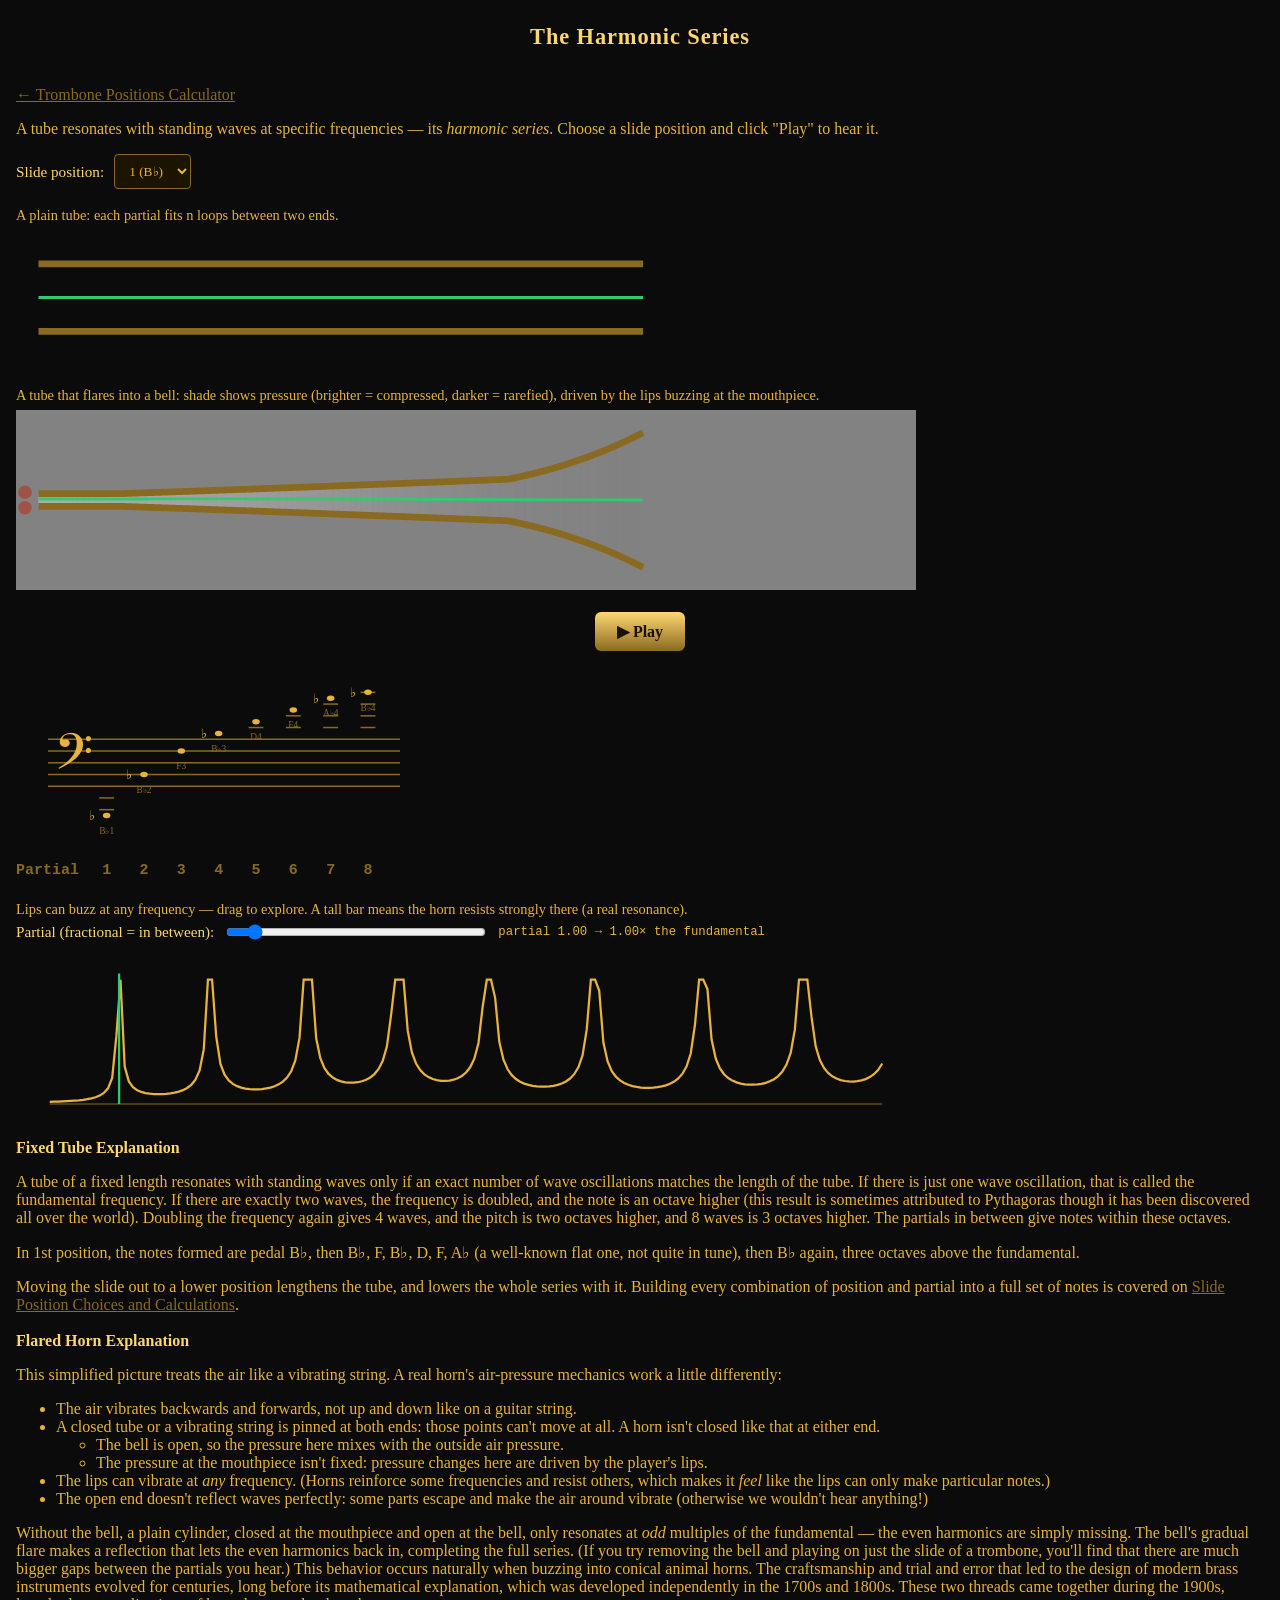
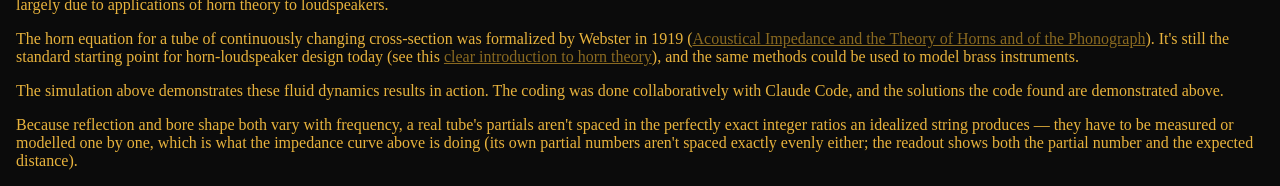
==== commit be8d2458: "Add README screenshots and references; refine horn-history claim Three screenshots (SlideGuide deskt" ====
--- a/harmonic_theory.html
+++ b/harmonic_theory.html
@@ -102,16 +102,18 @@
     (If you try removing the bell and playing
     on just the slide of a trombone, you'll find that there are much bigger gaps between the partials you hear.)
     This behavior occurs naturally when buzzing into conical animal horns.
-    Centuries of craftsmanship and trial and error led to the design of modern brass instruments,
-    long before the wave dynamics was understood mathematically.
+    The craftsmanship and trial and error that led to the design of modern brass instruments
+    evolved for centuries, long before its mathematical explanation, which was developed
+    independently in the 1700s and 1800s. These two threads came together during the 1900s,
+    largely due to applications of horn theory to loudspeakers.
   </p>
 
   <p>The horn equation for a tube of continuously changing cross-section was formalized by
     Webster in 1919 (<a href="https://pmc.ncbi.nlm.nih.gov/articles/PMC1091593/" target="_blank"
-    rel="noopener">Acoustical Impedance and the Theory of Horns and of the Phonograph</a>). During the 1920s and 30s horn designers wrestled with these equations
-    for gramophones and telephones (see this
-    <a href="http://acousticsresearchcentre.no/a-brief-history-of-electroacoustics-pt-8-horns-early-development-en/"
-    target="_blank" rel="noopener">brief history of horn acoustics</a>),
+    rel="noopener">Acoustical Impedance and the Theory of Horns and of the Phonograph</a>). It's
+    still the standard starting point for horn-loudspeaker design today (see this
+    <a href="https://www.grc.com/acoustics/an-introduction-to-horn-theory.pdf"
+    target="_blank" rel="noopener">clear introduction to horn theory</a>),
     and the same methods could be used to model brass instruments.
   </p>
 
